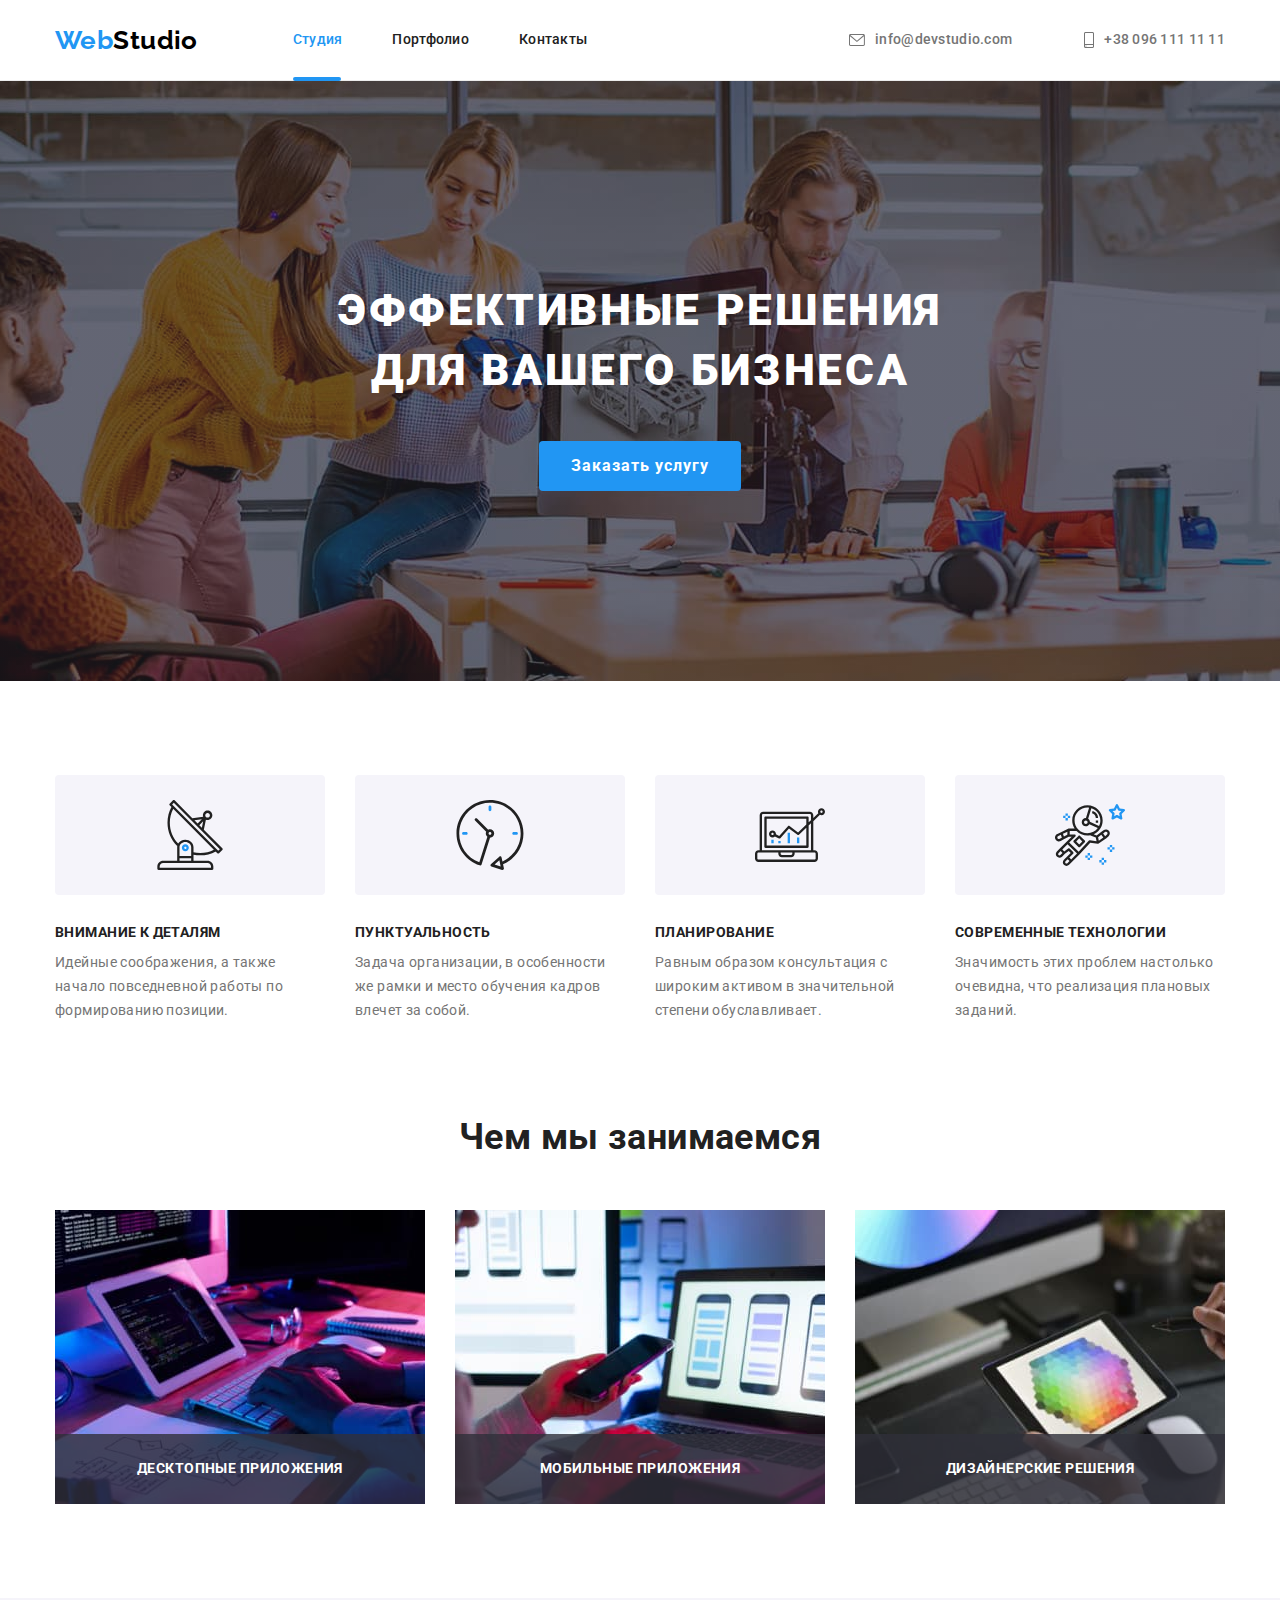
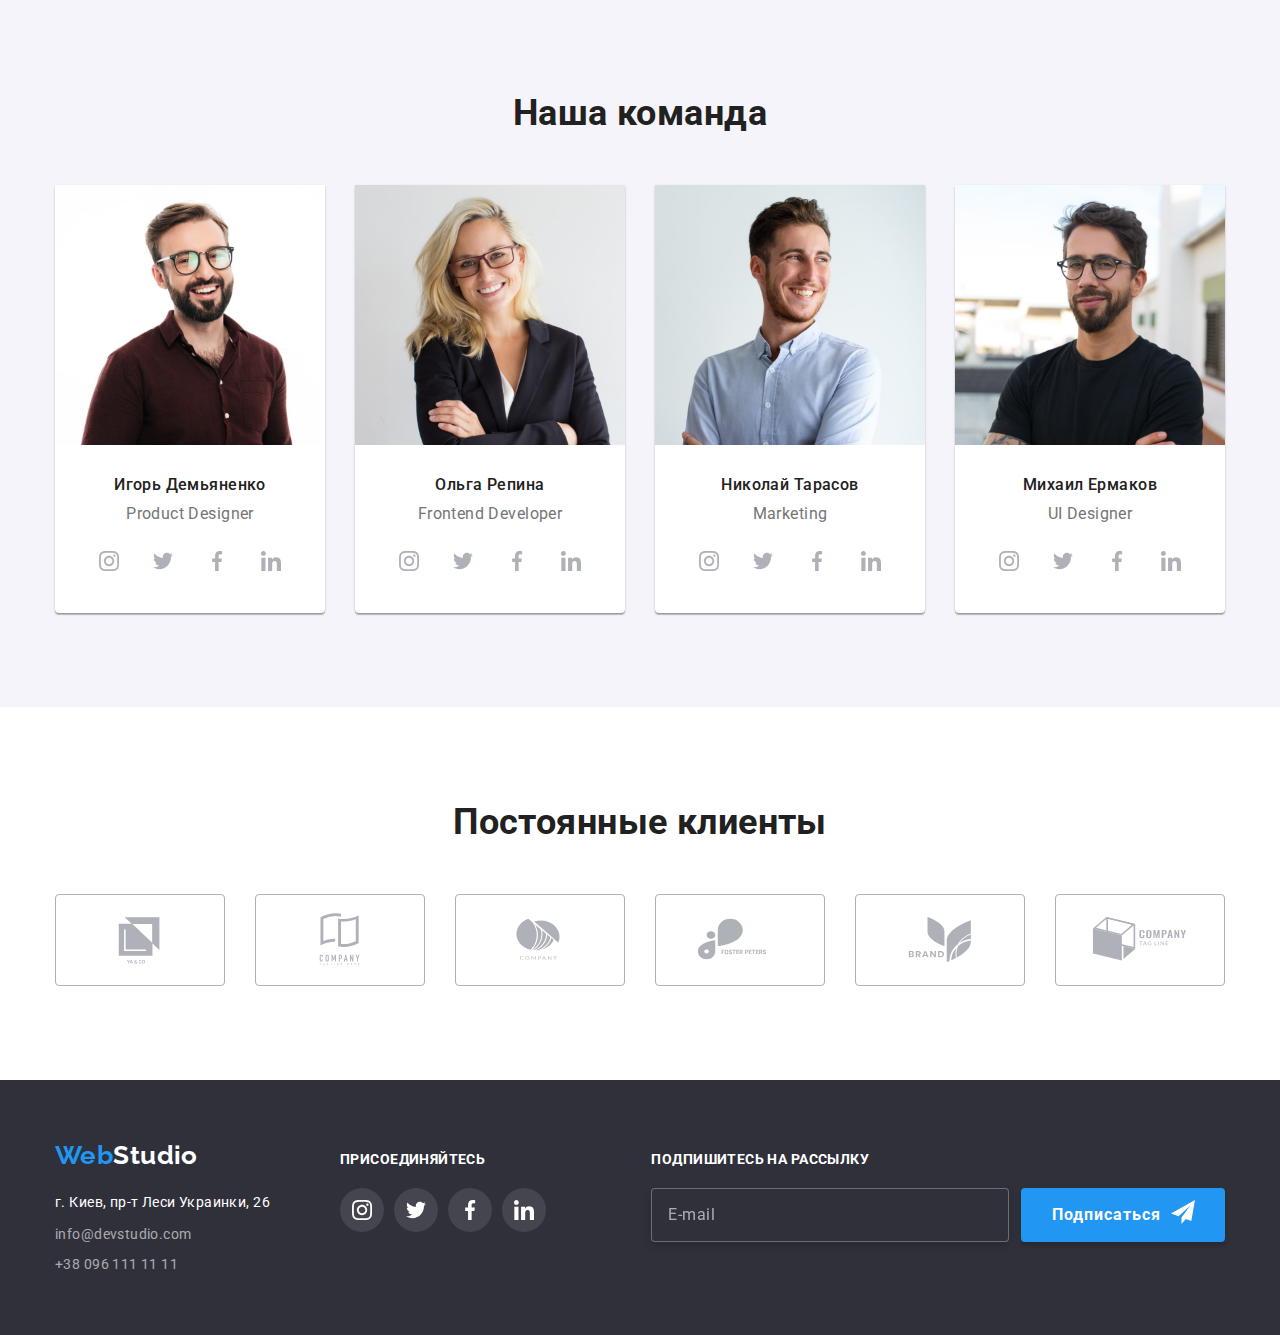
==== index.html @ 4d80f58d "Initial commit" ====
<!DOCTYPE html>
<html lang="ru">
  <head>
    <meta charset="UTF-8" />
    <meta http-equiv="X-UA-Compatible" content="IE=edge" />
    <meta name="viewport" content="width=device-width, initial-scale=1.0" />
    <title>Document</title>
    <link rel="preconnect" href="https://fonts.googleapis.com" />
    <link rel="preconnect" href="https://fonts.gstatic.com" crossorigin />
    <link
      href="https://fonts.googleapis.com/css2?family=Raleway:wght@700&family=Roboto:wght@400;500;700;900&display=swap"
      rel="stylesheet"
    />
    <link
      rel="stylesheet"
      href="https://cdnjs.cloudflare.com/ajax/libs/modern-normalize/1.1.0/modern-normalize.min.css"
    />
    <link rel="stylesheet" href="./css/styles.css" />
  </head>

  <body>
    <header>
      <div class="container main-nav">
        <nav class="main-nav">
          <a href="./index.html" class="logo link"><span class="logo-span">Web</span>Studio</a>
          <ul class="site-nav list">
            <li class="item">
              <a href="./index.html" class="site-nav-link link current studio">Студия</a>
              <div class="underline"></div>
            </li>
            <li class="item">
              <a href="./portfolio.html" class="site-nav-link link">Портфолио</a>
            </li>
            <li class="item">
              <a href="#" class="site-nav-link link">Контакты</a>
            </li>
          </ul>
        </nav>
        <ul class="contact-list list">
          <li class="item">
            <a href="mailto:info@devstudio.com" class="contacts link"
              ><svg class="mail-icon icon">
                <use href="./images/symbol-defs.svg#icon-envelope"></use></svg
              >info@devstudio.com</a
            >
          </li>
          <li class="item">
            <a href="tel:+380961111111" class="contacts link"
              ><svg class="phone-icon icon">
                <use href="./images/symbol-defs.svg#icon-smartphone"></use></svg
              >+38 096 111 11 11</a
            >
          </li>
        </ul>
      </div>
    </header>

    <main>
      <section class="hero">
        <div class="container">
          <h1 class="hero-title">
            Эффективные решения <br />
            для вашего бизнеса
          </h1>
          <button type="button" class="hero-button" data-modal-open>Заказать услугу</button>
        </div>

        <div class="backdrop is-hidden" data-modal>
          <div class="modal">
            <form class="form">
              <p class="form-exhortation">Оставьте свои данные, мы вам перезвоним</p>

              <label class="form-field"
                ><span class="form-label">Имя</span>
                <input class="form-input" name="name" type="text" required />
                <svg class="form-icon" height="12px" width="12px">
                  <use href="./images/backdrop-icons.svg#icon-contact"></use>
                </svg>
              </label>

              <label class="form-field"
                ><span class="form-label">Телефон</span>
                <input class="form-input" name="tel" type="tel" required />
                <svg class="form-icon" height="13px" width="13px">
                  <use href="./images/backdrop-icons.svg#icon-handset"></use>
                </svg>
              </label>

              <label class="form-field"
                ><span class="form-label">Почта</span>
                <input class="form-input" name="mail" type="mail" required />
                <svg class="form-icon" height="12px" width="15px">
                  <use href="./images/backdrop-icons.svg#icon-mail"></use>
                </svg>
              </label>

              <label class="form-field"
                ><span class="form-label">Комментарий</span>
                <textarea
                  class="form-input"
                  name="comment"
                  rows="8"
                  placeholder="Введите текст"
                ></textarea>
              </label>

              <label class="agreement">
                <input class="agreement-checkbox" type="checkbox" required />
                <span class="agreement-icon"> </span>
                <span class="agreement-label"
                  >Соглашаюсь с рассылкой и принимаю
                  <a href="" class="agreement-link">Условия договора</a></span
                >
              </label>

              <button class="form-button" type="submit">Отправить</button>

              <button class="close-button" data-modal-close>
                <svg height="11px" width="11px">
                  <use href="./images/backdrop-icons.svg#icon-cross"></use>
                </svg>
              </button>
            </form>
          </div>
        </div>
      </section>

      <section class="section-features">
        <div class="container">
          <!--Скрытый заголовок-->
          <h2 class="visually-hidden">Преимущества</h2>
          <ul class="feature-list list">
            <li class="feature-list-item">
              <div class="feature-icon-frame">
                <svg class="feature-icon">
                  <use href="./images/symbol-defs.svg#icon-satellite"></use>
                </svg>
              </div>
              <h3 class="feature-title">Внимание к деталям</h3>
              <p class="feature-text">
                Идейные соображения, а также начало повседневной работы по формированию позиции.
              </p>
            </li>

            <li class="feature-list-item">
              <div class="feature-icon-frame">
                <svg class="feature-icon">
                  <use href="./images/symbol-defs.svg#icon-wall-clock"></use>
                </svg>
              </div>
              <h3 class="feature-title">Пунктуальность</h3>
              <p class="feature-text">
                Задача организации, в особенности же рамки и место обучения кадров влечет за собой.
              </p>
            </li>

            <li class="feature-list-item">
              <div class="feature-icon-frame">
                <svg class="feature-icon">
                  <use href="./images/symbol-defs.svg#icon-diagram"></use>
                </svg>
              </div>
              <h3 class="feature-title">Планирование</h3>
              <p class="feature-text">
                Равным образом консультация с широким активом в значительной степени обуславливает.
              </p>
            </li>

            <li class="feature-list-item">
              <div class="feature-icon-frame">
                <svg class="feature-icon">
                  <use href="./images/symbol-defs.svg#icon-astronaut"></use>
                </svg>
              </div>
              <h3 class="feature-title">Современные технологии</h3>
              <p class="feature-text">
                Значимость этих проблем настолько очевидна, что реализация плановых заданий.
              </p>
            </li>
          </ul>
        </div>
      </section>

      <section class="section-advantages">
        <div class="container">
          <h2 class="section-title">Чем мы занимаемся</h2>
          <ul class="advantages-list list">
            <li class="advantage">
              <img src="./images/image1.jpg" alt="Сотрудник работает за планшетом" width="370" />
              <p class="advantage-overlay">Десктопные приложения</p>
            </li>
            <li class="advantage">
              <img
                src="./images/image2.jpg"
                alt="Сотрудник адаптирует отображение страницы под телефон"
                width="370"
              />
              <p class="advantage-overlay">Мобильные приложения</p>
            </li>
            <li class="advantage">
              <img
                src="./images/image3.jpg"
                alt="Сотрудник работает с цветовой палитрой"
                width="370"
              />
              <p class="advantage-overlay">Дизайнерские решения</p>
            </li>
          </ul>
        </div>
      </section>

      <section class="section-team">
        <div class="container">
          <h2 class="section-title">Наша команда</h2>
          <ul class="team-list list">
            <li class="team-list-item">
              <img
                src="./images/product-designer.jpg"
                alt="Улыбающийся мужчина лет тридцати с бородой и в очках."
                width="270"
              />
              <div class="team-item-text">
                <h3 class="staff">Игорь Демьяненко</h3>
                <p class="staff-role">Product Designer</p>
                <ul class="social-networks-list list">
                  <li class="social-network">
                    <a href="" class="social-network-link">
                      <svg class="social-network-icon">
                        <use href="./images/symbol-defs.svg#icon-instagram"></use>
                      </svg>
                    </a>
                  </li>
                  <li class="social-network">
                    <a href="" class="social-network-link">
                      <svg class="social-network-icon">
                        <use href="./images/symbol-defs.svg#icon-twitter"></use>
                      </svg>
                    </a>
                  </li>
                  <li class="social-network">
                    <a href="" class="social-network-link">
                      <svg class="social-network-icon">
                        <use href="./images/symbol-defs.svg#icon-facebook"></use>
                      </svg>
                    </a>
                  </li>
                  <li class="social-network">
                    <a href="" class="social-network-link">
                      <svg class="social-network-icon">
                        <use href="./images/symbol-defs.svg#icon-linkedin"></use>
                      </svg>
                    </a>
                  </li>
                </ul>
              </div>
            </li>

            <li class="team-list-item">
              <img
                src="./images/frontend-developer.jpg"
                alt="Длинноволосая молодая женщина в очках и пиджаке."
                width="270"
              />
              <div class="team-item-text">
                <h3 class="staff">Ольга Репина</h3>
                <p class="staff-role">Frontend Developer</p>
                <ul class="social-networks-list list">
                  <li class="social-network">
                    <a href="" class="social-network-link">
                      <svg class="social-network-icon">
                        <use href="./images/symbol-defs.svg#icon-instagram"></use>
                      </svg>
                    </a>
                  </li>
                  <li class="social-network">
                    <a href="" class="social-network-link">
                      <svg class="social-network-icon">
                        <use href="./images/symbol-defs.svg#icon-twitter"></use>
                      </svg>
                    </a>
                  </li>
                  <li class="social-network">
                    <a href="" class="social-network-link">
                      <svg class="social-network-icon">
                        <use href="./images/symbol-defs.svg#icon-facebook"></use>
                      </svg>
                    </a>
                  </li>
                  <li class="social-network">
                    <a href="" class="social-network-link">
                      <svg class="social-network-icon">
                        <use href="./images/symbol-defs.svg#icon-linkedin"></use>
                      </svg>
                    </a>
                  </li>
                </ul>
              </div>
            </li>

            <li class="team-list-item">
              <img
                src="./images/marketing1.jpg"
                alt="Улыбающийся кудрявый молодой мужчина в рубашке"
                width="270"
              />
              <div class="team-item-text">
                <h3 class="staff">Николай Тарасов</h3>
                <p class="staff-role">Marketing</p>
                <ul class="social-networks-list list">
                  <li class="social-network">
                    <a href="" class="social-network-link">
                      <svg class="social-network-icon">
                        <use href="./images/symbol-defs.svg#icon-instagram"></use>
                      </svg>
                    </a>
                  </li>
                  <li class="social-network">
                    <a href="" class="social-network-link">
                      <svg class="social-network-icon">
                        <use href="./images/symbol-defs.svg#icon-twitter"></use>
                      </svg>
                    </a>
                  </li>
                  <li class="social-network">
                    <a href="" class="social-network-link">
                      <svg class="social-network-icon">
                        <use href="./images/symbol-defs.svg#icon-facebook"></use>
                      </svg>
                    </a>
                  </li>
                  <li class="social-network">
                    <a href="" class="social-network-link">
                      <svg class="social-network-icon">
                        <use href="./images/symbol-defs.svg#icon-linkedin"></use>
                      </svg>
                    </a>
                  </li>
                </ul>
              </div>
            </li>

            <li class="team-list-item">
              <img
                src="./images/ui-designer.jpg"
                alt="Бородатый коротковолосый мужчина в очках и татуировкой на предплечье"
                width="270"
              />
              <div class="team-item-text">
                <h3 class="staff">Михаил Ермаков</h3>
                <p class="staff-role">UI Designer</p>
                <ul class="social-networks-list list">
                  <li class="social-network">
                    <a href="" class="social-network-link">
                      <svg class="social-network-icon">
                        <use href="./images/symbol-defs.svg#icon-instagram"></use>
                      </svg>
                    </a>
                  </li>
                  <li class="social-network">
                    <a href="" class="social-network-link">
                      <svg class="social-network-icon">
                        <use href="./images/symbol-defs.svg#icon-twitter"></use>
                      </svg>
                    </a>
                  </li>
                  <li class="social-network">
                    <a href="" class="social-network-link">
                      <svg class="social-network-icon">
                        <use href="./images/symbol-defs.svg#icon-facebook"></use>
                      </svg>
                    </a>
                  </li>
                  <li class="social-network">
                    <a href="" class="social-network-link">
                      <svg class="social-network-icon">
                        <use href="./images/symbol-defs.svg#icon-linkedin"></use>
                      </svg>
                    </a>
                  </li>
                </ul>
              </div>
            </li>
          </ul>
        </div>
      </section>
      <section>
        <div class="container">
          <h2 class="section-title">Постоянные клиенты</h2>
          <ul class="client-list list">
            <li class="client-list-item">
              <a href="" class="client-link"
                ><svg class="client-icon">
                  <use href="./images/symbol-defs.svg#icon-client-1"></use></svg
              ></a>
            </li>
            <li class="client-list-item">
              <a href="" class="client-link"
                ><svg class="client-icon">
                  <use href="./images/symbol-defs.svg#icon-client-2"></use></svg
              ></a>
            </li>
            <li class="client-list-item">
              <a href="" class="client-link"
                ><svg class="client-icon">
                  <use href="./images/symbol-defs.svg#icon-client-3"></use></svg
              ></a>
            </li>
            <li class="client-list-item">
              <a href="" class="client-link">
                <svg class="client-icon">
                  <use href="./images/symbol-defs.svg#icon-client-4"></use>
                </svg>
              </a>
            </li>
            <li class="client-list-item">
              <a href="" class="client-link"
                ><svg class="client-icon">
                  <use href="./images/symbol-defs.svg#icon-client-5"></use></svg
              ></a>
            </li>
            <li class="client-list-item">
              <a href="" class="client-link">
                <svg class="client-icon">
                  <use href="./images/symbol-defs.svg#icon-client-6"></use>
                </svg>
              </a>
            </li>
          </ul>
        </div>
      </section>
    </main>

    <footer class="footer">
      <div class="container">
        <div class="footer-address">
          <a href="./index.html" class="logo link"
            ><span class="logo-span">Web</span><span class="logo-span-footer">Studio</span></a
          >
          <address class="address">
            <ul class="list">
              <li class="footer-item">
                <a
                  href="https://goo.gl/maps/bSMqidBmeN5zZb8a9"
                  target="_blank"
                  rel="noopener nofollow noreferrer"
                  class="location link"
                  >г. Киев, пр-т Леси Украинки, 26</a
                >
              </li>
              <li class="footer-item">
                <a href="mailto:info@devstudio.com" class="footer-contacts link"
                  >info@devstudio.com</a
                >
              </li>
              <li class="footer-item">
                <a href="tel:+380.961111111" class="footer-contacts link">+38 096 111 11 11</a>
              </li>
            </ul>
          </address>
        </div>

        <div class="join">
          <p class="exhortation">присоединяйтесь</p>
          <ul class="social-networks-list list">
            <li class="social-network">
              <a href="" class="social-network-link">
                <svg class="social-network-icon">
                  <use href="./images/symbol-defs.svg#icon-instagram"></use>
                </svg>
              </a>
            </li>
            <li class="social-network">
              <a href="" class="social-network-link">
                <svg class="social-network-icon">
                  <use href="./images/symbol-defs.svg#icon-twitter"></use>
                </svg>
              </a>
            </li>
            <li class="social-network">
              <a href="" class="social-network-link">
                <svg class="social-network-icon">
                  <use href="./images/symbol-defs.svg#icon-facebook"></use>
                </svg>
              </a>
            </li>
            <li class="social-network">
              <a href="" class="social-network-link">
                <svg class="social-network-icon">
                  <use href="./images/symbol-defs.svg#icon-linkedin"></use>
                </svg>
              </a>
            </li>
          </ul>
        </div>
        <div class="subscribe">
          <p>Подпишитесь на рассылку</p>
          <form class="subscribe-form">
            <input placeholder="E-mail" type="email" id="sub" required />
            <button class="subscribe-button" type="submit">
              Подписаться<svg class="subscribe-button-icon" height="24px" width="24px">
                <use href="./images/backdrop-icons.svg#icon-send"></use>
              </svg>
            </button>
          </form>
        </div>
      </div>
    </footer>
    <script src="./js/modal.js"></script>
  </body>
</html>
---- css/styles.css ----
:root {
  --primary-color: #212121;
  --secondary-color: #757575;
  --primary-background-color: #e5e5e5;
  --secondary-background-color: #f5f4fa;
  --additional-background-color: #2f303a;
  --accent: #2196f3;
  --accent-secondary: #ffffff;
  --additional-accent: #188ce8;
  --logo-secondary: #000000;
  --primary-icon-color: #afb1b8;
  --project-hover-background: rgba(33, 150, 243, 0.9);
  --footer-contacts: rgba(255, 255, 255, 0.6);
  --cubic-bezier: cubic-bezier(0.4, 0, 0.2, 1);
}

body {
  font-family: Roboto, sans-serif;
  font-size: 14px;
  background-color: var(--accent-secondary);
  color: var(--primary-color);
  letter-spacing: 0.03em;
}

header {
  border-bottom: 1px solid #ececec;
}

/* Утилиты */

h1,
h2,
h3,
h4,
h5,
h6,
p {
  margin: 0;
}

.address {
  font-style: normal;
  margin-top: 20px;
}

img {
  display: block;
  max-width: 100%;
  height: auto;
}

section {
  padding-top: 94px;
  padding-bottom: 94px;
}

.list {
  list-style: none;
  padding-left: 0;
  margin: 0;
}

.link {
  text-decoration: none;
}

/* Main Nav */
.main-nav {
  display: flex;
  align-items: center;
}

/* Логотип */

.logo {
  color: var(--logo-secondary);
  font-family: Raleway, sans-serif;
  font-weight: 700;
  font-size: 26px;
  line-height: 1.19;
}

.logo-span {
  color: var(--accent);
}

/* Навигация */

.site-nav {
  display: flex;
  margin-left: 95px;
}

.site-nav .item {
  /* background-color: tomato; */
}

.site-nav .item + .item {
  margin-left: 50px;
}

.site-nav-link {
  display: block;
  padding-top: 32px;
  padding-bottom: 32px;
  color: var(--primary-color);
  line-height: 1.14;
  letter-spacing: 0.02em;
  font-weight: 500;

  transition-property: color;
  transition-duration: 250ms;
  transition-timing-function: var(--cubic-bezier);
}

.current {
  position: relative;
  color: var(--accent);
}

.site-nav-link.current.studio::before {
  position: absolute;
  bottom: -1px;
  left: 0px;
  content: '';
  width: 48px;
  height: 4px;

  background: #2196f3;
  border-radius: 2px;
}

.site-nav-link.current.portfolio::before {
  position: absolute;
  bottom: -1px;
  left: 0px;
  content: '';
  width: 78px;
  height: 4px;

  background: #2196f3;
  border-radius: 2px;
}

.site-nav-link:hover,
.site-nav-link:focus {
  color: var(--accent);
}

.container {
  /* outline: 1px solid blue; */
  width: 1200px;
  padding: 0 15px;
  margin: 0 auto;
}

/* Контакты */

.contact-list {
  display: flex;
  margin-left: auto;
}

.contact-list .item + .item {
  margin-left: 50px;
}

.contacts {
  /* background-color: lavender; */
  padding-top: 32px;
  padding-bottom: 32px;
  padding-left: 22px;
  display: flex;
  align-items: center;
  color: var(--secondary-color);
  line-height: 1.14;
  letter-spacing: 0.02em;
  font-weight: 500;

  transition-property: color;
  transition-duration: 250ms;
  transition-timing-function: var(--cubic-bezier);
}

.contacts:hover,
.contacts:focus {
  color: var(--accent);
}

.icon {
  fill: currentColor;
  margin-right: 10px;

  /* transition-property: fill;
  transition-duration: 250ms;
  transition-timing-function: var(--cubic-bezier); */
}

/* .icon:hover {
  fill: var(--accent);
} */

.mail-icon {
  height: 12px;
  width: 16px;

  /* outline: 1px solid black; */
}

.phone-icon {
  height: 16px;
  width: 10px;
  /* outline: 1px solid black; */
}

/* .contacts.link::before {
  content: '';
  height: 12px;
  width: 16px;
  outline: 1px solid red;
  background-image: url(./css-images/envelope.png);
  background-size: contain;
  background-position: center;
  background-repeat: no-repeat;
} */

/* Герой */

.hero {
  text-align: center;
  padding-top: 200px;
  padding-bottom: 200px;
  margin-left: auto;
  margin-right: auto;
  /* outline: 1px solid black; */
  background-color: var(--additional-background-color);
  background-image: linear-gradient(to right, rgba(47, 48, 58, 0.4), rgba(47, 48, 58, 0.4)),
    url(./css-images/background.jpg);
  max-width: 1600px;
  height: 600px;
  background-size: cover;
  background-repeat: no-repeat;
  background-position: center;
}

.hero-title {
  margin-top: 0px;
  margin-bottom: 40px;
  color: var(--accent-secondary);
  font-weight: 900;
  font-size: 44px;
  line-height: 1.36;
  letter-spacing: 0.06em;
  text-transform: uppercase;
}

.hero-button {
  color: var(--accent-secondary);
  background-color: var(--accent);
  border-radius: 4px;
  border: none;
  padding: 10px 32px;
  min-width: 200px;
  font-family: Roboto, sans-serif;
  font-weight: 700;
  font-size: 16px;
  line-height: 1.88;
  margin-left: auto;
  margin-right: auto;
  cursor: pointer;
  letter-spacing: 0.06em;

  transition-property: background-color;
  transition-duration: 250ms;
  transition-timing-function: var(--cubic-bezier);
}

.hero-button:hover,
.hero-button:focus {
  background-color: var(--additional-accent);
}

.backdrop {
  position: fixed;
  width: 100%;
  height: 100%;
  top: 0;
  left: 0;
  background-color: rgba(0, 0, 0, 0.2);
  box-shadow: 0px 1px 3px rgba(0, 0, 0, 0.12), 0px 1px 1px rgba(0, 0, 0, 0.14),
    0px 2px 1px rgba(0, 0, 0, 0.2);

  opacity: 1;
  z-index: 8;

  transition-property: opacity;
  transition-duration: 250ms;
  transition-timing-function: var(--cubic-bezier);
}

.backdrop.is-hidden {
  opacity: 0;
  pointer-events: none;
}

.backdrop.is-hidden .modal {
  transform: scale(0.9) translate(-50%, -50%);
  opacity: 0;
}

.modal {
  /* display: flex;
  justify-content: flex-end;
  padding: 8px; */

  background-color: var(--accent-secondary);
  border-radius: 4px;
  width: 528px;
  height: 581px;
  z-index: 9;

  position: absolute;
  top: 50%;
  left: 50%;
  transform: translate(-50%, -50%) scale(1);
  opacity: 1;

  transition-property: transform, scale, opacity;
  transition-duration: 250ms;
  transition-timing-function: var(--cubic-bezier);
}

.close-button {
  position: absolute;
  top: 8px;
  right: 8px;
  display: flex;
  width: 30px;
  height: 30px;
  background-color: var(--accent-secondary);
  border-radius: 50%;
  border: 1px solid rgba(0, 0, 0, 0.1);
  align-items: center;
  justify-content: center;
  transition-property: fill;
  transition-duration: 250ms;
  transition-timing-function: var(--cubic-bezier);
  cursor: pointer;
}

.close-button:hover {
  fill: var(--accent);
}

.form {
  position: absolute;
  top: 50%;
  left: 50%;
  transform: translate(-50%, -50%);
  width: 100%;
  height: 100%;
  /* outline: 1px solid tomato; */
  margin-left: auto;
  margin-right: auto;
  padding: 40px;
}

.form-field {
  position: relative;
  /* outline: 1px solid blue; */
  display: flex;
  flex-direction: column;
}

.form-exhortation {
  font-weight: 700;
  font-size: 20px;
  line-height: 1.15;
  color: var(--primary-color);

  width: 100%;
  margin-top: 0;
  margin-bottom: 12px;
}

.form-label {
  text-align: left;
  margin-bottom: 4px;

  font-weight: 400;
  font-size: 12px;
  line-height: 1.16;

  letter-spacing: 0.01em;

  color: var(--secondary-color);
}

.form-icon {
  position: absolute;
  transform: translate(15px, 32px);
  transition-property: fill;
  transition-duration: 250ms;
  transition-timing-function: var(--cubic-bezier);

  pointer-events: all;
  cursor: pointer;
}

.form-input {
  width: 100%;
  height: 40px;

  border: 1px solid rgba(33, 33, 33, 0.2);
  border-radius: 4px;
  transition-property: color;
  transition-duration: 250ms;
  transition-timing-function: var(--cubic-bezier);
  cursor: pointer;
}

.form-input:not(:last-child) {
  margin-bottom: 10px;
  padding: 12px 42px;
}

.form-input::placeholder {
  font-weight: 400;
  font-size: 12px;
  line-height: 1.14;
  letter-spacing: 0.01em;

  color: rgba(117, 117, 117, 0.5);
}

.form .form-input:focus-visible + .form-icon,
.form .form-input:hover + .form-icon {
  fill: var(--accent);
}

.form-input:focus,
.form-input:hover,
.form-icon:hover {
  outline: transparent;
  border-color: var(--accent);
  fill: var(--accent);
}

.form-field textarea {
  width: 100%;
  height: 120px;

  resize: none;
  box-shadow: none;
  border: 1px solid rgba(33, 33, 33, 0.2);
  border-radius: 4px;

  margin-bottom: 20px;
  padding: 12px 16px;
}

.agreement {
  position: relative;
  display: block;
  margin-bottom: 30px;
}

.agreement-checkbox {
  /* -webkit-appearance: none;
  -moz-appearance: none;
  appearance: none; */

  position: absolute;
  width: 1px;
  height: 1px;
  margin: -1px;
  border: 0;
  padding: 0;

  white-space: nowrap;
  clip-path: inset(100%);
  clip: rect(0 0 0 0);
  overflow: hidden;
}

.agreement-checkbox:checked + .agreement-icon {
  border-radius: 4px;
  border: 1px solid transparent;
  background-color: var(--accent);
  background-image: url('../images/test-icon-check.svg');
  background-size: contain;
  background-origin: border-box;
}

.agreement-icon {
  position: absolute;
  top: 50%;
  left: 0;
  transform: translateY(-50%);
  display: block;
  width: 16px;
  height: 15px;
  margin-right: 5px;
  border: 2px solid var(--primary-color);
  border-radius: 4px;
  transition-property: border, background-color;
  transition-duration: 250ms;
  transition-timing-function: var(--cubic-bezier);
}

.agreement-label {
  line-height: 1.7;
  color: var(--secondary-color);
}

.agreement-link {
  color: var(--accent);
}

.form-button {
  color: var(--accent-secondary);
  background: var(--accent);

  padding: 10px 55px 10px 56px;
  font-weight: 700;
  font-size: 16px;
  line-height: 1.88;
  margin-left: auto;
  margin-right: auto;
  cursor: pointer;
  letter-spacing: 0.06em;

  box-shadow: 0px 4px 4px rgba(0, 0, 0, 0.15);
  border-radius: 4px;

  border: none;

  transition-property: background-color;
  transition-duration: 250ms;
  transition-timing-function: var(--cubic-bezier);
}

.form-button:hover,
.form-button:focus {
  background-color: #188ce8;
}
.visually-hidden {
  position: absolute;
  width: 1px;
  height: 1px;
  margin: -1px;
  border: 0;
  padding: 0;

  white-space: nowrap;
  clip-path: inset(100%);
  clip: rect(0 0 0 0);
  overflow: hidden;
}

.feature-list-item {
  width: 270px;
  margin: 15px;
}

.feature-title {
  margin-bottom: 10px;
  font-weight: 700;
  font-size: 14px;
  line-height: 1.14;
  letter-spacing: 0.03em;
  text-transform: uppercase;
}

.feature-text {
  color: var(--secondary-color);
  line-height: 1.7;
}

.feature-list {
  display: flex;
  margin: -15px;
}

.feature-icon-frame {
  display: flex;
  justify-content: center;
  align-items: center;
  height: 120px;
  width: 270px;
  background-color: var(--secondary-background-color);
  border: 1px solid transparent;
  border-radius: 4px;
  margin-bottom: 30px;
}

.feature-icon {
  width: 70px;
  height: 70px;
  fill: var(--primary-icon-color);
}

/* .feature-list-item::before {
  content: '';
  display: block;
  height: 120px;
  background-position: center;
  background-repeat: no-repeat;
  background-size: contain;
  background-color: var(--secondary-background-color);
} */

/* .feature-list-item.icon-satellite::before {
  background-image: url(./css-images/satellite.png);
} */

/* .feature-list-item.icon-wall-clock::before {
  background-image: url(./css-images/wall-clock.png);
}

.feature-list-item.icon-notebook::before {
  background-image: url(./css-images/notebook.png);
}

.feature-list-item.icon-astronaut::before {
  background-image: url(./css-images/astronaut.png);
} */

.section-advantages {
  padding-top: 0;
}

.section-title {
  font-weight: 700;
  font-size: 36px;
  line-height: 1.2;
  text-align: Center;
  margin-top: 0;
  margin-bottom: 50px;
}

.advantages-list {
  display: flex;
  z-index: 1;
}

.advantage:not(:last-child) {
  margin-right: 30px;
}

.advantage {
  position: relative;
}

.advantage-overlay {
  position: absolute;
  width: 370px;
  height: 70px;
  left: 0;
  bottom: 0;

  display: flex;
  justify-content: center;
  align-items: center;
  margin: 0;

  font-style: normal;
  font-weight: 700;
  line-height: 1.14;
  text-align: center;
  text-transform: uppercase;
  color: var(--accent-secondary);

  background: rgba(47, 48, 58, 0.8);
}

.section-team {
  background-color: var(--secondary-background-color);
}

.team-list {
  display: flex;
}

.team-list-item {
  background-color: #ffffff;
  box-shadow: 0px 1px 3px rgba(0, 0, 0, 0.12), 0px 1px 1px rgba(0, 0, 0, 0.14),
    0px 2px 1px rgba(0, 0, 0, 0.2);
  border-radius: 0px 0px 4px 4px;
}

.team-list-item:not(:last-child) {
  margin-right: 30px;
}

.team-item-text {
  padding: 30px 0px 30px 0px;
}

.staff {
  font-size: 16px;
  font-weight: 500;
  line-height: 1.2;
  text-align: Center;
  margin-bottom: 10px;
}

.staff-role {
  color: var(--secondary-color);
  font-size: 16px;
  line-height: 1.2;
  text-align: Center;
  margin-bottom: 16px;
}

/* Соцсети */

.social-networks-list {
  display: flex;
  justify-content: center;
}

.social-network:not(:last-child) {
  margin-right: 10px;
}

.social-network-link {
  display: flex;
  justify-content: center;
  align-items: center;
  /* color: var(--accent-secondary); */
  color: var(--primary-icon-color);
  height: 44px;
  width: 44px;
  border-radius: 50%;

  transition-property: color, background-color;
  transition-duration: 250ms;
  transition-timing-function: var(--cubic-bezier);
}

.social-network-link:visited {
}

.social-network-link:hover,
.social-network-link:focus {
  color: var(--accent-secondary);
  background-color: var(--accent);
}

.social-network-icon {
  /* background-color: var(--primary-background-color); */
  height: 20px;
  width: 20px;
  fill: currentColor;
}

/* Клиенты */

.client-list {
  display: flex;
}

.client-list-item {
  fill: currentColor;
}

.client-list-item:not(:last-child) {
  margin-right: 30px;
}

.client-link {
  display: flex;
  justify-content: center;
  align-items: center;
  height: 92px;
  width: 170px;
  border: 1px solid var(--primary-icon-color);
  border-radius: 4px;
  color: var(--primary-icon-color);

  transition-property: color, border-color;
  transition-duration: 250ms;
  transition-timing-function: var(--cubic-bezier);
}

.client-link:hover,
.client-link:focus {
  color: var(--accent);
  border-color: var(--accent);
}

.client-icon {
  fill: currentColor;
  width: 106px;
  height: 60px;
}
/* Футер */

.footer {
  background-color: var(--additional-background-color);
  padding-top: 60px;
  padding-bottom: 60px;
}

.footer .container {
  display: flex;
  align-items: baseline;
}

.logo-span-footer {
  color: var(--accent-secondary);
}

.footer-item:not(:last-child) {
  margin-bottom: 9px;
}

.location.link {
  color: var(--accent-secondary);
  font-weight: 400;
  line-height: 1.7;

  transition-property: color;
  transition-duration: 250ms;
  transition-timing-function: var(--cubic-bezier);
}

.location.link:visited {
  color: var(--accent-secondary);
}

.location.link:hover,
.location.link:focus {
  color: var(--accent);
}

.footer-contacts {
  color: var(--footer-contacts);
  font-weight: 400;
  line-height: 1.5;

  transition-property: color;
  transition-duration: 250ms;
  transition-timing-function: var(--cubic-bezier);
}

.footer-contacts:hover,
.footer-contacts:focus {
  color: var(--accent);
}

.join {
  margin-left: 70px;
}

.exhortation {
  display: block;

  margin-bottom: 20px;
  text-transform: uppercase;
  color: var(--accent-secondary);
  font-weight: 700;
  line-height: 1.14;
}

.join .social-networks-list {
  margin: 0;
}

.join .social-network-link {
  display: flex;
  justify-content: center;
  align-items: center;
  color: var(--accent-secondary);
  height: 44px;
  width: 44px;
  background-color: rgba(255, 255, 255, 0.1);
  background-size: contain;
  border-radius: 50%;

  transition-property: background-color;
  transition-duration: 250ms;
  transition-timing-function: var(--cubic-bezier);
}

.join .social-network-link:hover,
.join .social-network-link:focus {
  background-color: var(--accent);
}

.subscribe {
  position: relative;
  display: flex;
  flex-direction: column;
  margin-left: auto;
}

.subscribe-form {
  display: flex;
}

.subscribe > p {
  margin-bottom: 20px;
  text-transform: uppercase;
  color: var(--accent-secondary);
  font-weight: 700;
  line-height: 1.14;
}

.subscribe-form > input {
  width: 358px;
  padding: 15px 16px;
  background-color: var(--additional-background-color);
  border: 1px solid rgba(255, 255, 255, 0.3);
  filter: drop-shadow(0px 4px 4px rgba(0, 0, 0, 0.15));
  border-radius: 4px;
  font-size: 16px;
  line-height: 1.25;

  letter-spacing: 0.03em;

  color: rgba(255, 255, 255, 0.6);
}

.subscribe-form > input::placeholder {
  font-size: 16px;
  line-height: 1.25;

  letter-spacing: 0.03em;

  color: rgba(255, 255, 255, 0.6);
}

.subscribe-button {
  position: relative;
  margin-left: 12px;
  padding-top: 10px;
  padding-right: 62px;
  padding-bottom: 10px;
  padding-left: 29px;

  font-weight: 700;
  font-size: 16px;
  line-height: 1.88;

  cursor: pointer;
  letter-spacing: 0.06em;
  color: var(--accent-secondary);

  background: var(--accent);
  box-shadow: 0px 4px 4px rgba(0, 0, 0, 0.15);
  border-radius: 4px;
  border-color: transparent;

  transition-property: background-color;
  transition-duration: 250ms;
  transition-timing-function: var(--cubic-bezier);
}

.subscribe-button:hover,
.subscribe-button:focus {
  background-color: var(--additional-accent);
}

.subscribe-button-icon {
  position: absolute;
  margin-left: 10px;
}

/* Портфолио */

.project-buttons {
  display: flex;
  margin-bottom: 50px;
  justify-content: center;
}

.filter {
  padding: 6px 22px;
  border-radius: 4px;
  border: none;
  background-color: var(--secondary-background-color);
  font-family: Roboto, sans-serif;
  font-weight: 500;
  font-size: 16px;
  letter-spacing: 0.03em;
  line-height: 1.6;
  text-align: Center;
  cursor: pointer;

  transition-property: color, background-color, box-shadow;
  transition-duration: 250ms;
  transition-timing-function: var(--cubic-bezier);
}

.filter:hover,
.filter:focus {
  background-color: var(--accent);
  color: var(--accent-secondary);
  box-shadow: 0px 3px 1px rgba(0, 0, 0, 0.1), 0px 1px 2px rgba(0, 0, 0, 0.08),
    0px 2px 2px rgba(0, 0, 0, 0.12);
}

.filter-body:not(:last-child) {
  margin-right: 8px;
}

.project-container {
  display: flex;
  flex-wrap: wrap;
  /* background-color: teal; */
  margin: -15px;
}

.project-item {
  /* background-color: tomato; */
  width: 370px;
  margin: 15px;
  /* width: calc((100% - 60px) / 3); */
  /* margin-right: 30px;
  margin-bottom: 30px; */
}
/* 
.project-item:nth-child(3n) {
  margin-right: 0px;
}

.project-item:nth-child(-n + 3) {
  margin-bottom: 0px;
} */

.project-link {
  display: block;

  transition-property: box-shadow;
  transition-duration: 250ms;
  transition-timing-function: var(--cubic-bezier);
}

.project-link:hover,
.project-link:focus {
  box-shadow: 0px 1px 1px rgba(0, 0, 0, 0.12), 0px 4px 4px rgba(0, 0, 0, 0.06),
    1px 4px 6px rgba(0, 0, 0, 0.16);
}

/* .project-link:hover,
.project-link:focus .hover-text {
  transform: translatey(100%);
} */

.project-image {
  position: relative;

  overflow: hidden;
  transition-duration: 250ms;
  transition-timing-function: var(--cubic-bezier);
}

.project-link:hover .hover-text,
.project-link:focus .hover-text {
  transform: translatey(0);
  opacity: 1;
}

.project-block {
  padding: 20px 20px 20px 27px;
  border: 1px solid #eeeeee;
  border-top: none;
}

.project-title {
  color: var(--primary-color);
  font-weight: 700;
  font-size: 18px;
  line-height: 2;
  letter-spacing: 0.06em;
  margin-bottom: 4px;
}

.project-text {
  color: var(--secondary-color);
  font-size: 16px;
  line-height: 1.8;
}

.hover-text {
  position: absolute;
  top: 0;

  width: 100%;
  height: 294px;

  padding: 63px 24px;

  font-size: 18px;
  line-height: 1.5;

  color: var(--accent-secondary);
  background: var(--project-hover-background);

  opacity: 0;
  transform: translatey(100%);
  transition: transform 250ms, opacity 250ms;
}
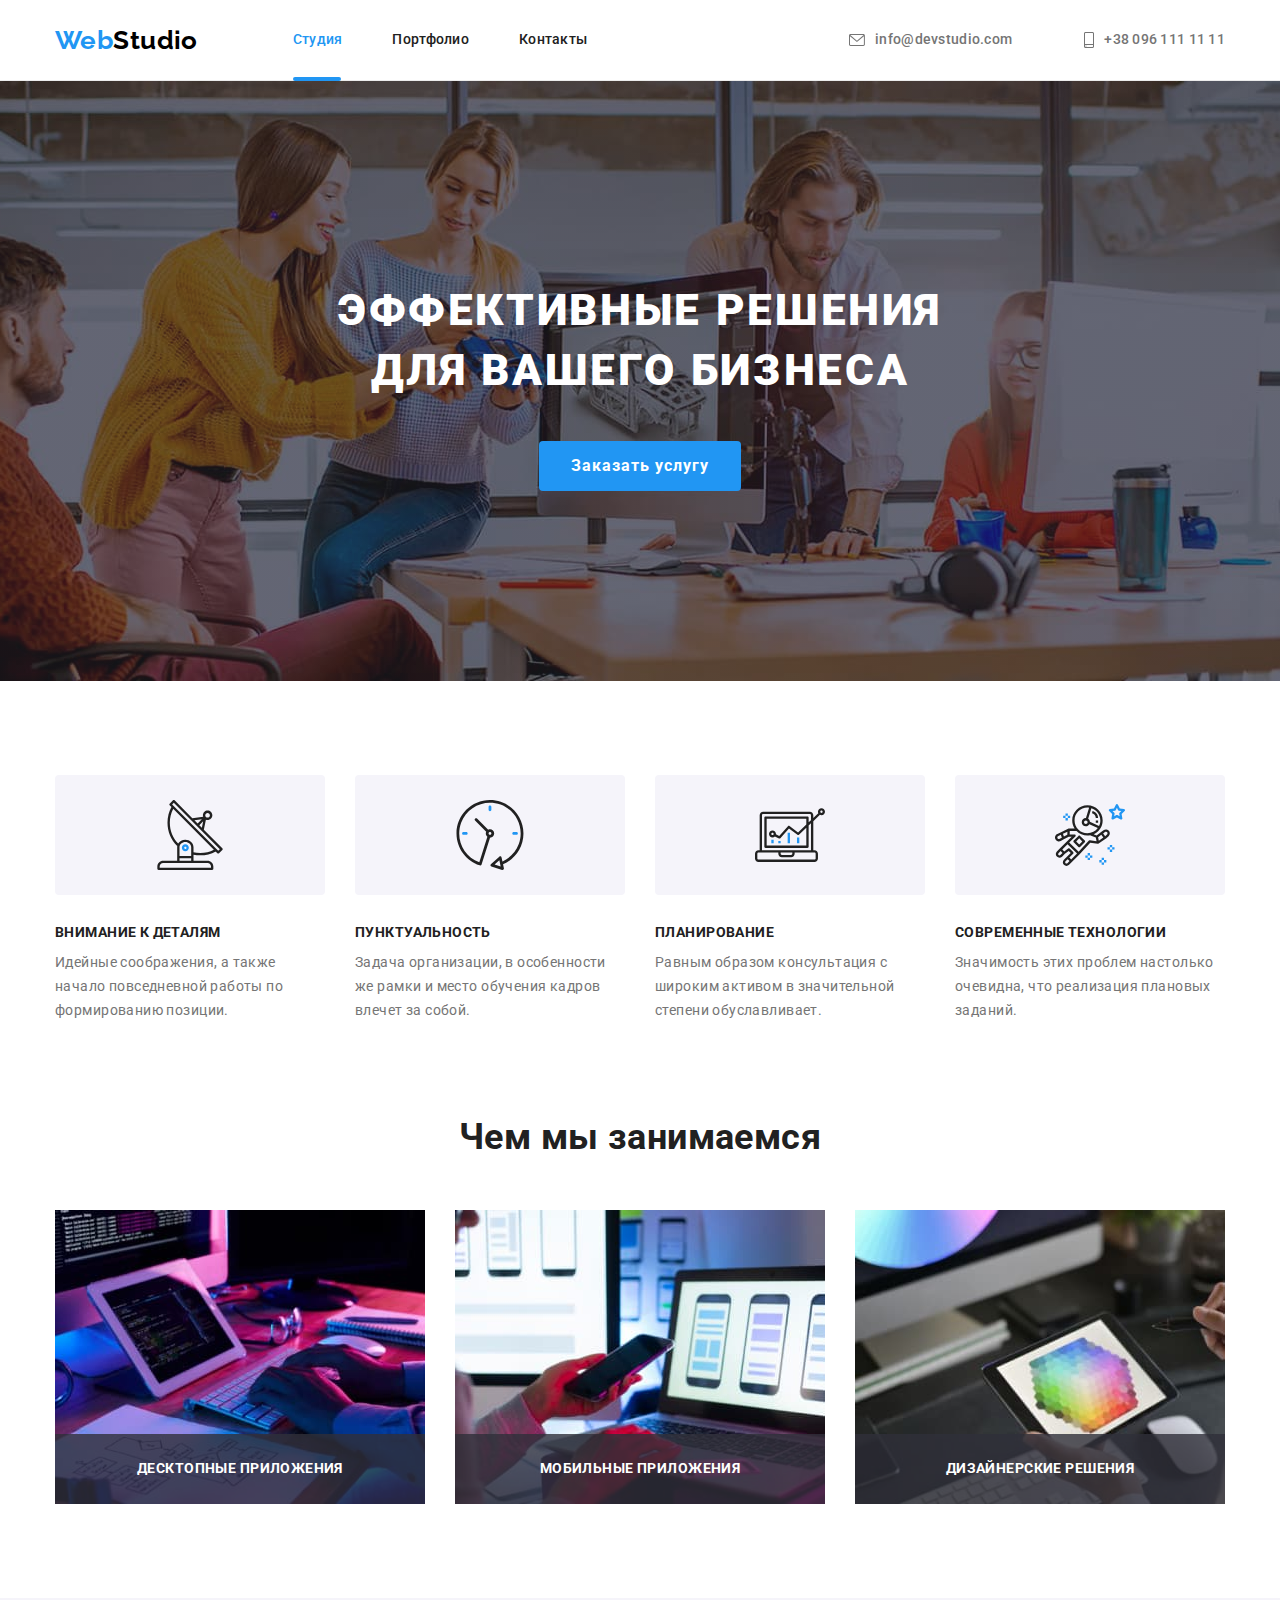
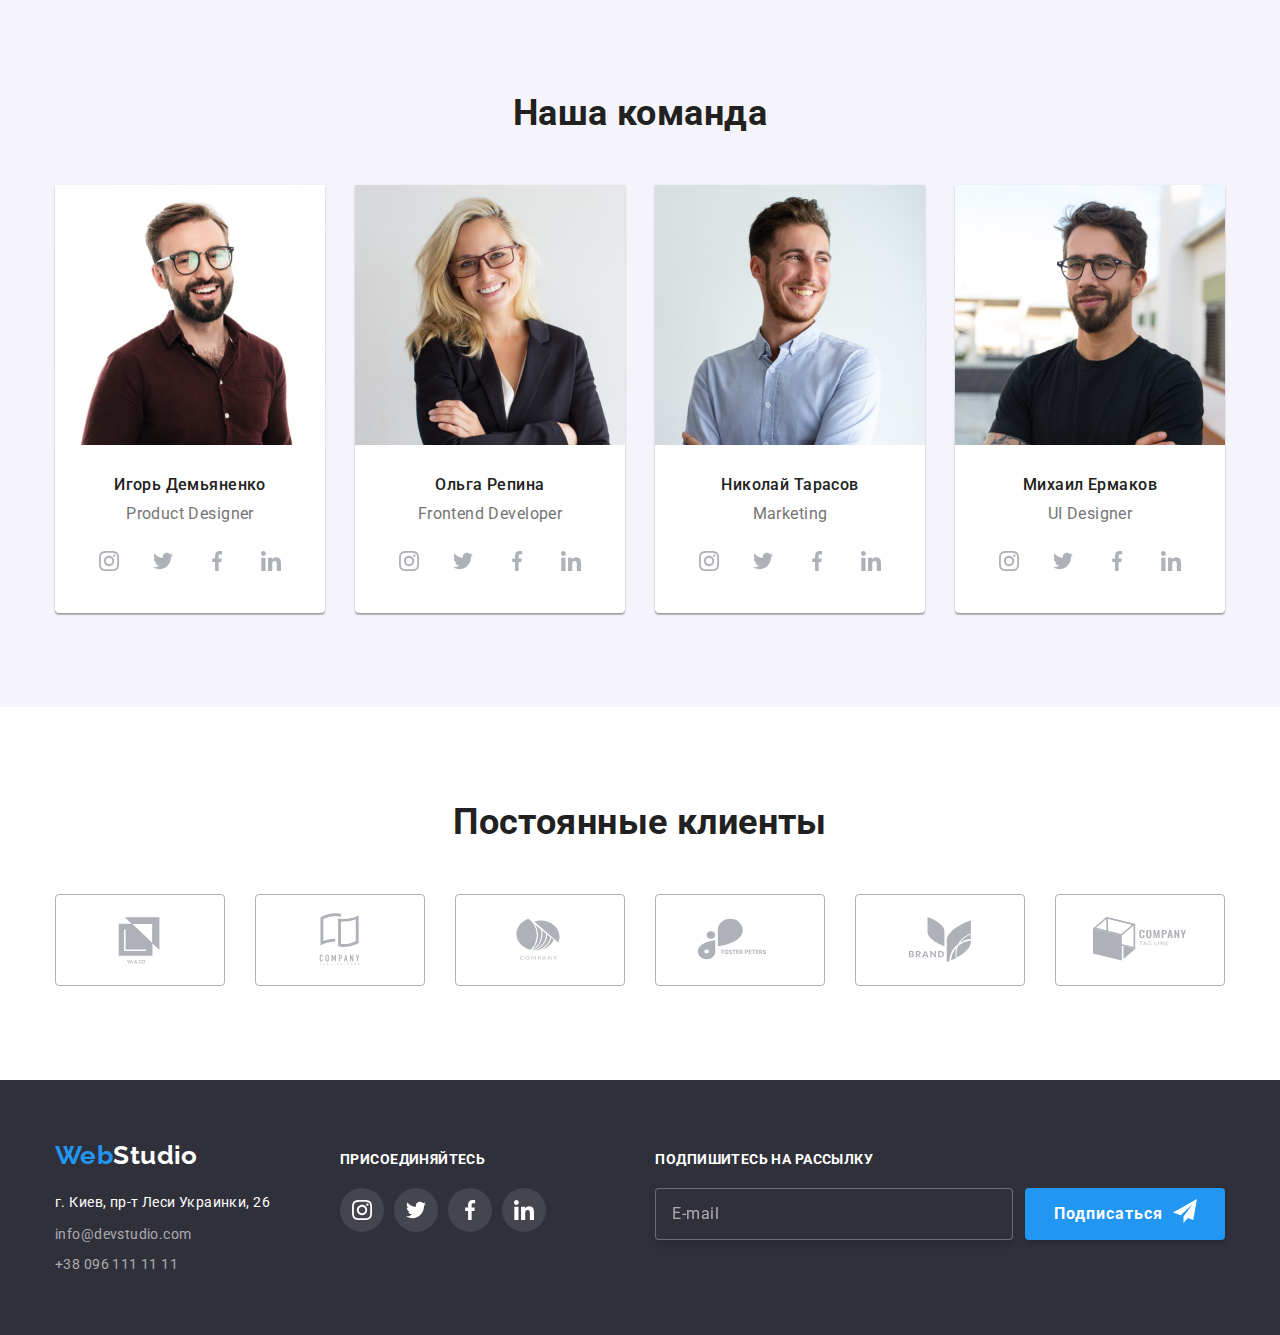
==== commit a9b3202e: "Changed classes according to BEM" ====
--- a/index.html
+++ b/index.html
@@ -20,32 +20,35 @@
 
   <body>
     <header>
-      <div class="container main-nav">
-        <nav class="main-nav">
-          <a href="./index.html" class="logo link"><span class="logo-span">Web</span>Studio</a>
+      <div class="container nav">
+        <nav class="nav">
+          <a href="./index.html" class="logo link"><span class="logo__span">Web</span>Studio</a>
           <ul class="site-nav list">
-            <li class="item">
-              <a href="./index.html" class="site-nav-link link current studio">Студия</a>
-              <div class="underline"></div>
-            </li>
-            <li class="item">
-              <a href="./portfolio.html" class="site-nav-link link">Портфолио</a>
-            </li>
-            <li class="item">
-              <a href="#" class="site-nav-link link">Контакты</a>
+            <li class="site-nav__item item">
+              <a
+                href="./index.html"
+                class="site-nav__link link site-nav__link--current site-nav__link--studio"
+                >Студия</a
+              >
+            </li>
+            <li class="site-nav__item item">
+              <a href="./portfolio.html" class="site-nav__link link">Портфолио</a>
+            </li>
+            <li class="site-nav__item item">
+              <a href="#" class="site-nav__link link">Контакты</a>
             </li>
           </ul>
         </nav>
         <ul class="contact-list list">
-          <li class="item">
-            <a href="mailto:info@devstudio.com" class="contacts link"
+          <li class="contact-list__item item">
+            <a href="mailto:info@devstudio.com" class="header__contacts contacts link"
               ><svg class="mail-icon icon">
                 <use href="./images/symbol-defs.svg#icon-envelope"></use></svg
               >info@devstudio.com</a
             >
           </li>
-          <li class="item">
-            <a href="tel:+380961111111" class="contacts link"
+          <li class="contact-list__item item">
+            <a href="tel:+380961111111" class="header__contacts contacts link"
               ><svg class="phone-icon icon">
                 <use href="./images/symbol-defs.svg#icon-smartphone"></use></svg
               >+38 096 111 11 11</a
@@ -58,62 +61,62 @@
     <main>
       <section class="hero">
         <div class="container">
-          <h1 class="hero-title">
+          <h1 class="hero__title">
             Эффективные решения <br />
             для вашего бизнеса
           </h1>
-          <button type="button" class="hero-button" data-modal-open>Заказать услугу</button>
-        </div>
-
-        <div class="backdrop is-hidden" data-modal>
+          <button type="button" class="hero__button button" data-modal-open>Заказать услугу</button>
+        </div>
+
+        <div class="backdrop is__hidden" data-modal>
           <div class="modal">
-            <form class="form">
-              <p class="form-exhortation">Оставьте свои данные, мы вам перезвоним</p>
-
-              <label class="form-field"
-                ><span class="form-label">Имя</span>
-                <input class="form-input" name="name" type="text" required />
-                <svg class="form-icon" height="12px" width="12px">
+            <form class="modal__form">
+              <p class="modal__exhortation">Оставьте свои данные, мы вам перезвоним</p>
+
+              <label class="modal__field"
+                ><span class="modal__label">Имя</span>
+                <input class="modal__input" name="name" type="text" required />
+                <svg class="modal__icon" height="12px" width="12px">
                   <use href="./images/backdrop-icons.svg#icon-contact"></use>
                 </svg>
               </label>
 
-              <label class="form-field"
-                ><span class="form-label">Телефон</span>
-                <input class="form-input" name="tel" type="tel" required />
-                <svg class="form-icon" height="13px" width="13px">
+              <label class="modal__field"
+                ><span class="modal__label">Телефон</span>
+                <input class="modal__input modal__accent" name="tel" type="tel" required />
+                <svg class="modal__icon modal__accent" height="13px" width="13px">
                   <use href="./images/backdrop-icons.svg#icon-handset"></use>
                 </svg>
               </label>
 
-              <label class="form-field"
-                ><span class="form-label">Почта</span>
-                <input class="form-input" name="mail" type="mail" required />
-                <svg class="form-icon" height="12px" width="15px">
+              <label class="modal__field"
+                ><span class="modal__label">Почта</span>
+                <input class="modal__input" name="mail" type="mail" required />
+                <svg class="modal__icon" height="12px" width="15px">
                   <use href="./images/backdrop-icons.svg#icon-mail"></use>
                 </svg>
               </label>
 
-              <label class="form-field"
-                ><span class="form-label">Комментарий</span>
+              <label class="modal__field"
+                ><span class="modal__label">Комментарий</span>
                 <textarea
-                  class="form-input"
+                  class="modal__input modal__textarea"
                   name="comment"
                   rows="8"
                   placeholder="Введите текст"
                 ></textarea>
               </label>
 
-              <label class="agreement">
-                <input class="agreement-checkbox" type="checkbox" required />
-                <span class="agreement-icon"> </span>
-                <span class="agreement-label"
+              <label class="modal__agreement">
+                <input class="modal__agreement-checkbox" type="checkbox" required />
+                <span class="modal__agreement-icon"> </span>
+                <span class="modal__agreement-label"
                   >Соглашаюсь с рассылкой и принимаю
-                  <a href="" class="agreement-link">Условия договора</a></span
+                  <a href="" class="modal__agreement-link">Условия договора</a></span
                 >
               </label>
 
-              <button class="form-button" type="submit">Отправить</button>
+              <button class="modal__button button" type="submit">Отправить</button>
 
               <button class="close-button" data-modal-close>
                 <svg height="11px" width="11px">
@@ -125,55 +128,55 @@
         </div>
       </section>
 
-      <section class="section-features">
+      <section class="features">
         <div class="container">
           <!--Скрытый заголовок-->
-          <h2 class="visually-hidden">Преимущества</h2>
-          <ul class="feature-list list">
-            <li class="feature-list-item">
-              <div class="feature-icon-frame">
-                <svg class="feature-icon">
+          <h2 class="visually__hidden">Преимущества</h2>
+          <ul class="features__list list">
+            <li class="features__item">
+              <div class="features__icon-frame">
+                <svg class="features__icon">
                   <use href="./images/symbol-defs.svg#icon-satellite"></use>
                 </svg>
               </div>
-              <h3 class="feature-title">Внимание к деталям</h3>
-              <p class="feature-text">
+              <h3 class="features__title">Внимание к деталям</h3>
+              <p class="features__text">
                 Идейные соображения, а также начало повседневной работы по формированию позиции.
               </p>
             </li>
 
-            <li class="feature-list-item">
-              <div class="feature-icon-frame">
-                <svg class="feature-icon">
+            <li class="features__item">
+              <div class="features__icon-frame">
+                <svg class="features__icon">
                   <use href="./images/symbol-defs.svg#icon-wall-clock"></use>
                 </svg>
               </div>
-              <h3 class="feature-title">Пунктуальность</h3>
-              <p class="feature-text">
+              <h3 class="features__title">Пунктуальность</h3>
+              <p class="features__text">
                 Задача организации, в особенности же рамки и место обучения кадров влечет за собой.
               </p>
             </li>
 
-            <li class="feature-list-item">
-              <div class="feature-icon-frame">
-                <svg class="feature-icon">
+            <li class="features__item">
+              <div class="features__icon-frame">
+                <svg class="features__icon">
                   <use href="./images/symbol-defs.svg#icon-diagram"></use>
                 </svg>
               </div>
-              <h3 class="feature-title">Планирование</h3>
-              <p class="feature-text">
+              <h3 class="features__title">Планирование</h3>
+              <p class="features__text">
                 Равным образом консультация с широким активом в значительной степени обуславливает.
               </p>
             </li>
 
-            <li class="feature-list-item">
-              <div class="feature-icon-frame">
-                <svg class="feature-icon">
+            <li class="features__item">
+              <div class="features__icon-frame">
+                <svg class="features__icon">
                   <use href="./images/symbol-defs.svg#icon-astronaut"></use>
                 </svg>
               </div>
-              <h3 class="feature-title">Современные технологии</h3>
-              <p class="feature-text">
+              <h3 class="features__title">Современные технологии</h3>
+              <p class="features__text">
                 Значимость этих проблем настолько очевидна, что реализация плановых заданий.
               </p>
             </li>
@@ -181,72 +184,72 @@
         </div>
       </section>
 
-      <section class="section-advantages">
+      <section class="advantages">
         <div class="container">
           <h2 class="section-title">Чем мы занимаемся</h2>
-          <ul class="advantages-list list">
-            <li class="advantage">
+          <ul class="advantages__list list">
+            <li class="advantages__item">
               <img src="./images/image1.jpg" alt="Сотрудник работает за планшетом" width="370" />
-              <p class="advantage-overlay">Десктопные приложения</p>
-            </li>
-            <li class="advantage">
+              <p class="advantages__overlay">Десктопные приложения</p>
+            </li>
+            <li class="advantages__item">
               <img
                 src="./images/image2.jpg"
                 alt="Сотрудник адаптирует отображение страницы под телефон"
                 width="370"
               />
-              <p class="advantage-overlay">Мобильные приложения</p>
-            </li>
-            <li class="advantage">
+              <p class="advantages__overlay">Мобильные приложения</p>
+            </li>
+            <li class="advantages__item">
               <img
                 src="./images/image3.jpg"
                 alt="Сотрудник работает с цветовой палитрой"
                 width="370"
               />
-              <p class="advantage-overlay">Дизайнерские решения</p>
+              <p class="advantages__overlay">Дизайнерские решения</p>
             </li>
           </ul>
         </div>
       </section>
 
-      <section class="section-team">
+      <section class="team">
         <div class="container">
           <h2 class="section-title">Наша команда</h2>
-          <ul class="team-list list">
-            <li class="team-list-item">
+          <ul class="team__list list">
+            <li class="team__item">
               <img
                 src="./images/product-designer.jpg"
                 alt="Улыбающийся мужчина лет тридцати с бородой и в очках."
                 width="270"
               />
-              <div class="team-item-text">
-                <h3 class="staff">Игорь Демьяненко</h3>
-                <p class="staff-role">Product Designer</p>
-                <ul class="social-networks-list list">
-                  <li class="social-network">
-                    <a href="" class="social-network-link">
-                      <svg class="social-network-icon">
+              <div class="team__text">
+                <h3 class="team__staff">Игорь Демьяненко</h3>
+                <p class="team__role">Product Designer</p>
+                <ul class="social-networks list">
+                  <li class="social-networks__item">
+                    <a href="" class="social-networks__link">
+                      <svg class="social-networks__icon">
                         <use href="./images/symbol-defs.svg#icon-instagram"></use>
                       </svg>
                     </a>
                   </li>
-                  <li class="social-network">
-                    <a href="" class="social-network-link">
-                      <svg class="social-network-icon">
+                  <li class="social-networks__item">
+                    <a href="" class="social-networks__link">
+                      <svg class="social-networks__icon">
                         <use href="./images/symbol-defs.svg#icon-twitter"></use>
                       </svg>
                     </a>
                   </li>
-                  <li class="social-network">
-                    <a href="" class="social-network-link">
-                      <svg class="social-network-icon">
+                  <li class="social-networks__item">
+                    <a href="" class="social-networks__link">
+                      <svg class="social-networks__icon">
                         <use href="./images/symbol-defs.svg#icon-facebook"></use>
                       </svg>
                     </a>
                   </li>
-                  <li class="social-network">
-                    <a href="" class="social-network-link">
-                      <svg class="social-network-icon">
+                  <li class="social-networks__item">
+                    <a href="" class="social-networks__link">
+                      <svg class="social-networks__icon">
                         <use href="./images/symbol-defs.svg#icon-linkedin"></use>
                       </svg>
                     </a>
@@ -255,40 +258,40 @@
               </div>
             </li>
 
-            <li class="team-list-item">
+            <li class="team__item">
               <img
                 src="./images/frontend-developer.jpg"
                 alt="Длинноволосая молодая женщина в очках и пиджаке."
                 width="270"
               />
-              <div class="team-item-text">
-                <h3 class="staff">Ольга Репина</h3>
-                <p class="staff-role">Frontend Developer</p>
-                <ul class="social-networks-list list">
-                  <li class="social-network">
-                    <a href="" class="social-network-link">
-                      <svg class="social-network-icon">
+              <div class="team__text">
+                <h3 class="team__staff">Ольга Репина</h3>
+                <p class="team__role">Frontend Developer</p>
+                <ul class="social-networks list">
+                  <li class="social-networks__item">
+                    <a href="" class="social-networks__link">
+                      <svg class="social-networks__icon">
                         <use href="./images/symbol-defs.svg#icon-instagram"></use>
                       </svg>
                     </a>
                   </li>
-                  <li class="social-network">
-                    <a href="" class="social-network-link">
-                      <svg class="social-network-icon">
+                  <li class="social-networks__item">
+                    <a href="" class="social-networks__link">
+                      <svg class="social-networks__icon">
                         <use href="./images/symbol-defs.svg#icon-twitter"></use>
                       </svg>
                     </a>
                   </li>
-                  <li class="social-network">
-                    <a href="" class="social-network-link">
-                      <svg class="social-network-icon">
+                  <li class="social-networks__item">
+                    <a href="" class="social-networks__link">
+                      <svg class="social-networks__icon">
                         <use href="./images/symbol-defs.svg#icon-facebook"></use>
                       </svg>
                     </a>
                   </li>
-                  <li class="social-network">
-                    <a href="" class="social-network-link">
-                      <svg class="social-network-icon">
+                  <li class="social-networks__item">
+                    <a href="" class="social-networks__link">
+                      <svg class="social-networks__icon">
                         <use href="./images/symbol-defs.svg#icon-linkedin"></use>
                       </svg>
                     </a>
@@ -297,40 +300,40 @@
               </div>
             </li>
 
-            <li class="team-list-item">
+            <li class="team__item">
               <img
                 src="./images/marketing1.jpg"
                 alt="Улыбающийся кудрявый молодой мужчина в рубашке"
                 width="270"
               />
-              <div class="team-item-text">
-                <h3 class="staff">Николай Тарасов</h3>
-                <p class="staff-role">Marketing</p>
-                <ul class="social-networks-list list">
-                  <li class="social-network">
-                    <a href="" class="social-network-link">
-                      <svg class="social-network-icon">
+              <div class="team__text">
+                <h3 class="team__staff">Николай Тарасов</h3>
+                <p class="team__role">Marketing</p>
+                <ul class="social-networks list">
+                  <li class="social-networks__item">
+                    <a href="" class="social-networks__link">
+                      <svg class="social-networks__icon">
                         <use href="./images/symbol-defs.svg#icon-instagram"></use>
                       </svg>
                     </a>
                   </li>
-                  <li class="social-network">
-                    <a href="" class="social-network-link">
-                      <svg class="social-network-icon">
+                  <li class="social-networks__item">
+                    <a href="" class="social-networks__link">
+                      <svg class="social-networks__icon">
                         <use href="./images/symbol-defs.svg#icon-twitter"></use>
                       </svg>
                     </a>
                   </li>
-                  <li class="social-network">
-                    <a href="" class="social-network-link">
-                      <svg class="social-network-icon">
+                  <li class="social-networks__item">
+                    <a href="" class="social-networks__link">
+                      <svg class="social-networks__icon">
                         <use href="./images/symbol-defs.svg#icon-facebook"></use>
                       </svg>
                     </a>
                   </li>
-                  <li class="social-network">
-                    <a href="" class="social-network-link">
-                      <svg class="social-network-icon">
+                  <li class="social-networks__item">
+                    <a href="" class="social-networks__link">
+                      <svg class="social-networks__icon">
                         <use href="./images/symbol-defs.svg#icon-linkedin"></use>
                       </svg>
                     </a>
@@ -339,40 +342,40 @@
               </div>
             </li>
 
-            <li class="team-list-item">
+            <li class="team__item">
               <img
                 src="./images/ui-designer.jpg"
                 alt="Бородатый коротковолосый мужчина в очках и татуировкой на предплечье"
                 width="270"
               />
-              <div class="team-item-text">
-                <h3 class="staff">Михаил Ермаков</h3>
-                <p class="staff-role">UI Designer</p>
-                <ul class="social-networks-list list">
-                  <li class="social-network">
-                    <a href="" class="social-network-link">
-                      <svg class="social-network-icon">
+              <div class="team__text">
+                <h3 class="team__staff">Михаил Ермаков</h3>
+                <p class="team__role">UI Designer</p>
+                <ul class="social-networks list">
+                  <li class="social-networks__item">
+                    <a href="" class="social-networks__link">
+                      <svg class="social-networks__icon">
                         <use href="./images/symbol-defs.svg#icon-instagram"></use>
                       </svg>
                     </a>
                   </li>
-                  <li class="social-network">
-                    <a href="" class="social-network-link">
-                      <svg class="social-network-icon">
+                  <li class="social-networks__item">
+                    <a href="" class="social-networks__link">
+                      <svg class="social-networks__icon">
                         <use href="./images/symbol-defs.svg#icon-twitter"></use>
                       </svg>
                     </a>
                   </li>
-                  <li class="social-network">
-                    <a href="" class="social-network-link">
-                      <svg class="social-network-icon">
+                  <li class="social-networks__item">
+                    <a href="" class="social-networks__link">
+                      <svg class="social-networks__icon">
                         <use href="./images/symbol-defs.svg#icon-facebook"></use>
                       </svg>
                     </a>
                   </li>
-                  <li class="social-network">
-                    <a href="" class="social-network-link">
-                      <svg class="social-network-icon">
+                  <li class="social-networks__item">
+                    <a href="" class="social-networks__link">
+                      <svg class="social-networks__icon">
                         <use href="./images/symbol-defs.svg#icon-linkedin"></use>
                       </svg>
                     </a>
@@ -383,44 +386,44 @@
           </ul>
         </div>
       </section>
-      <section>
+      <section class="clients">
         <div class="container">
           <h2 class="section-title">Постоянные клиенты</h2>
-          <ul class="client-list list">
-            <li class="client-list-item">
-              <a href="" class="client-link"
-                ><svg class="client-icon">
+          <ul class="clients__list list">
+            <li class="clients__item">
+              <a href="" class="clients__link"
+                ><svg class="clients__icon">
                   <use href="./images/symbol-defs.svg#icon-client-1"></use></svg
               ></a>
             </li>
-            <li class="client-list-item">
-              <a href="" class="client-link"
-                ><svg class="client-icon">
+            <li class="clients__item">
+              <a href="" class="clients__link"
+                ><svg class="clients__icon">
                   <use href="./images/symbol-defs.svg#icon-client-2"></use></svg
               ></a>
             </li>
-            <li class="client-list-item">
-              <a href="" class="client-link"
-                ><svg class="client-icon">
+            <li class="clients__item">
+              <a href="" class="clients__link"
+                ><svg class="clients__icon">
                   <use href="./images/symbol-defs.svg#icon-client-3"></use></svg
               ></a>
             </li>
-            <li class="client-list-item">
-              <a href="" class="client-link">
-                <svg class="client-icon">
+            <li class="clients__item">
+              <a href="" class="clients__link">
+                <svg class="clients__icon">
                   <use href="./images/symbol-defs.svg#icon-client-4"></use>
                 </svg>
               </a>
             </li>
-            <li class="client-list-item">
-              <a href="" class="client-link"
-                ><svg class="client-icon">
+            <li class="clients__item">
+              <a href="" class="clients__link"
+                ><svg class="clients__icon">
                   <use href="./images/symbol-defs.svg#icon-client-5"></use></svg
               ></a>
             </li>
-            <li class="client-list-item">
-              <a href="" class="client-link">
-                <svg class="client-icon">
+            <li class="clients__item">
+              <a href="" class="clients__link">
+                <svg class="clients__icon">
                   <use href="./images/symbol-defs.svg#icon-client-6"></use>
                 </svg>
               </a>
@@ -432,13 +435,14 @@
 
     <footer class="footer">
       <div class="container">
-        <div class="footer-address">
+        <div>
           <a href="./index.html" class="logo link"
-            ><span class="logo-span">Web</span><span class="logo-span-footer">Studio</span></a
+            ><span class="logo__span">Web</span
+            ><span class="logo__span logo__span--footer">Studio</span></a
           >
-          <address class="address">
-            <ul class="list">
-              <li class="footer-item">
+          <address class="footer__address">
+            <ul class="footer__contact-list contact-list list">
+              <li class="contact-list__item--footer contact-list__item item">
                 <a
                   href="https://goo.gl/maps/bSMqidBmeN5zZb8a9"
                   target="_blank"
@@ -447,57 +451,65 @@
                   >г. Киев, пр-т Леси Украинки, 26</a
                 >
               </li>
-              <li class="footer-item">
-                <a href="mailto:info@devstudio.com" class="footer-contacts link"
+              <li class="contact-list__item--footer contact-list__item item">
+                <a href="mailto:info@devstudio.com" class="footer__contacts contacts link"
                   >info@devstudio.com</a
                 >
               </li>
-              <li class="footer-item">
-                <a href="tel:+380.961111111" class="footer-contacts link">+38 096 111 11 11</a>
+              <li class="contact-list__item--footer contact-list__item item">
+                <a href="tel:+380.961111111" class="footer__contacts contacts link"
+                  >+38 096 111 11 11</a
+                >
               </li>
             </ul>
           </address>
         </div>
 
-        <div class="join">
-          <p class="exhortation">присоединяйтесь</p>
-          <ul class="social-networks-list list">
-            <li class="social-network">
-              <a href="" class="social-network-link">
-                <svg class="social-network-icon">
+        <div class="footer__join">
+          <p class="footer__exhortation">присоединяйтесь</p>
+          <ul class="footer__social-networks social-networks list">
+            <li class="social-networks__item">
+              <a href="" class="social-networks__link--footer social-networks__link">
+                <svg class="social-networks__icon">
                   <use href="./images/symbol-defs.svg#icon-instagram"></use>
                 </svg>
               </a>
             </li>
-            <li class="social-network">
-              <a href="" class="social-network-link">
-                <svg class="social-network-icon">
+            <li class="social-networks__item">
+              <a href="" class="social-networks__link--footer social-networks__link">
+                <svg class="social-networks__icon">
                   <use href="./images/symbol-defs.svg#icon-twitter"></use>
                 </svg>
               </a>
             </li>
-            <li class="social-network">
-              <a href="" class="social-network-link">
-                <svg class="social-network-icon">
+            <li class="social-networks__item">
+              <a href="" class="social-networks__link--footer social-networks__link">
+                <svg class="social-networks__icon">
                   <use href="./images/symbol-defs.svg#icon-facebook"></use>
                 </svg>
               </a>
             </li>
-            <li class="social-network">
-              <a href="" class="social-network-link">
-                <svg class="social-network-icon">
+            <li class="social-networks__item">
+              <a href="" class="social-networks__link--footer social-networks__link">
+                <svg class="social-networks__icon">
                   <use href="./images/symbol-defs.svg#icon-linkedin"></use>
                 </svg>
               </a>
             </li>
           </ul>
         </div>
-        <div class="subscribe">
-          <p>Подпишитесь на рассылку</p>
+        <div class="footer__subscribe">
+          <p class="footer__text">Подпишитесь на рассылку</p>
           <form class="subscribe-form">
-            <input placeholder="E-mail" type="email" id="sub" required />
-            <button class="subscribe-button" type="submit">
-              Подписаться<svg class="subscribe-button-icon" height="24px" width="24px">
+            <input
+              class="subscribe-form__input"
+              placeholder="E-mail"
+              type="email"
+              id="sub"
+              required
+            />
+            <button class="subscribe-form__button button" type="submit">
+              Подписаться<svg class="subscribe-form__icon" height="24px" width="24px">
                 <use href="./images/backdrop-icons.svg#icon-send"></use>
               </svg>
             </button>
--- a/css/styles.css
+++ b/css/styles.css
@@ -26,7 +26,7 @@
   border-bottom: 1px solid #ececec;
 }
 
-/* Утилиты */
+/* Utilities */
 
 h1,
 h2,
@@ -38,7 +38,7 @@
   margin: 0;
 }
 
-.address {
+.footer__address {
   font-style: normal;
   margin-top: 20px;
 }
@@ -64,13 +64,65 @@
   text-decoration: none;
 }
 
+.contacts {
+  transition-property: color;
+  transition-duration: 250ms;
+  transition-timing-function: var(--cubic-bezier);
+}
+
+.contacts:hover,
+.contacts:focus {
+  color: var(--accent);
+}
+
+.icon {
+  fill: currentColor;
+  margin-right: 10px;
+}
+
+.button {
+  color: var(--accent-secondary);
+  background-color: var(--accent);
+  padding-top: 10px;
+  padding-bottom: 10px;
+  margin-left: auto;
+  margin-right: auto;
+  font-weight: 700;
+  font-size: 16px;
+  line-height: 1.88;
+
+  cursor: pointer;
+  letter-spacing: 0.06em;
+
+  border-radius: 4px;
+  border: none;
+
+  transition-property: background-color;
+  transition-duration: 250ms;
+  transition-timing-function: var(--cubic-bezier);
+}
+
+.button:hover,
+.button:focus {
+  background-color: var(--additional-accent);
+}
+
+.section-title {
+  font-weight: 700;
+  font-size: 36px;
+  line-height: 1.2;
+  text-align: Center;
+  margin-top: 0;
+  margin-bottom: 50px;
+}
+
 /* Main Nav */
-.main-nav {
+.nav {
   display: flex;
   align-items: center;
 }
 
-/* Логотип */
+/* Logo */
 
 .logo {
   color: var(--logo-secondary);
@@ -80,7 +132,7 @@
   line-height: 1.19;
 }
 
-.logo-span {
+.logo__span {
   color: var(--accent);
 }
 
@@ -91,15 +143,15 @@
   margin-left: 95px;
 }
 
-.site-nav .item {
+.site-nav__item {
   /* background-color: tomato; */
 }
 
-.site-nav .item + .item {
+.site-nav__item + .site-nav__item {
   margin-left: 50px;
 }
 
-.site-nav-link {
+.site-nav__link {
   display: block;
   padding-top: 32px;
   padding-bottom: 32px;
@@ -113,12 +165,12 @@
   transition-timing-function: var(--cubic-bezier);
 }
 
-.current {
+.site-nav__link--current {
   position: relative;
   color: var(--accent);
 }
 
-.site-nav-link.current.studio::before {
+.site-nav__link--studio::before {
   position: absolute;
   bottom: -1px;
   left: 0px;
@@ -130,7 +182,7 @@
   border-radius: 2px;
 }
 
-.site-nav-link.current.portfolio::before {
+.site-nav__link--portfolio::before {
   position: absolute;
   bottom: -1px;
   left: 0px;
@@ -154,19 +206,32 @@
   margin: 0 auto;
 }
 
-/* Контакты */
+.visually__hidden {
+  position: absolute;
+  width: 1px;
+  height: 1px;
+  margin: -1px;
+  border: 0;
+  padding: 0;
+
+  white-space: nowrap;
+  clip-path: inset(100%);
+  clip: rect(0 0 0 0);
+  overflow: hidden;
+}
+
+/* Contacts*/
 
 .contact-list {
   display: flex;
   margin-left: auto;
 }
 
-.contact-list .item + .item {
+.contact-list__item + .contact-list__item {
   margin-left: 50px;
 }
 
-.contacts {
-  /* background-color: lavender; */
+.header__contacts {
   padding-top: 32px;
   padding-bottom: 32px;
   padding-left: 22px;
@@ -176,55 +241,19 @@
   line-height: 1.14;
   letter-spacing: 0.02em;
   font-weight: 500;
-
-  transition-property: color;
-  transition-duration: 250ms;
-  transition-timing-function: var(--cubic-bezier);
-}
-
-.contacts:hover,
-.contacts:focus {
-  color: var(--accent);
-}
-
-.icon {
-  fill: currentColor;
-  margin-right: 10px;
-
-  /* transition-property: fill;
-  transition-duration: 250ms;
-  transition-timing-function: var(--cubic-bezier); */
-}
-
-/* .icon:hover {
-  fill: var(--accent);
-} */
+}
 
 .mail-icon {
   height: 12px;
   width: 16px;
-
-  /* outline: 1px solid black; */
 }
 
 .phone-icon {
   height: 16px;
   width: 10px;
-  /* outline: 1px solid black; */
-}
-
-/* .contacts.link::before {
-  content: '';
-  height: 12px;
-  width: 16px;
-  outline: 1px solid red;
-  background-image: url(./css-images/envelope.png);
-  background-size: contain;
-  background-position: center;
-  background-repeat: no-repeat;
-} */
-
-/* Герой */
+}
+
+/* Hero */
 
 .hero {
   text-align: center;
@@ -243,7 +272,7 @@
   background-position: center;
 }
 
-.hero-title {
+.hero__title {
   margin-top: 0px;
   margin-bottom: 40px;
   color: var(--accent-secondary);
@@ -254,31 +283,14 @@
   text-transform: uppercase;
 }
 
-.hero-button {
-  color: var(--accent-secondary);
-  background-color: var(--accent);
-  border-radius: 4px;
-  border: none;
-  padding: 10px 32px;
+.hero__button {
+  padding-right: 32px;
+  padding-left: 32px;
   min-width: 200px;
   font-family: Roboto, sans-serif;
-  font-weight: 700;
-  font-size: 16px;
-  line-height: 1.88;
-  margin-left: auto;
-  margin-right: auto;
-  cursor: pointer;
-  letter-spacing: 0.06em;
-
-  transition-property: background-color;
-  transition-duration: 250ms;
-  transition-timing-function: var(--cubic-bezier);
-}
-
-.hero-button:hover,
-.hero-button:focus {
-  background-color: var(--additional-accent);
-}
+}
+
+/* Backdrop */
 
 .backdrop {
   position: fixed;
@@ -298,21 +310,13 @@
   transition-timing-function: var(--cubic-bezier);
 }
 
-.backdrop.is-hidden {
+.is__hidden {
   opacity: 0;
   pointer-events: none;
-}
-
-.backdrop.is-hidden .modal {
   transform: scale(0.9) translate(-50%, -50%);
-  opacity: 0;
 }
 
 .modal {
-  /* display: flex;
-  justify-content: flex-end;
-  padding: 8px; */
-
   background-color: var(--accent-secondary);
   border-radius: 4px;
   width: 528px;
@@ -352,7 +356,7 @@
   fill: var(--accent);
 }
 
-.form {
+.modal__form {
   position: absolute;
   top: 50%;
   left: 50%;
@@ -365,14 +369,14 @@
   padding: 40px;
 }
 
-.form-field {
+.modal__field {
   position: relative;
   /* outline: 1px solid blue; */
   display: flex;
   flex-direction: column;
 }
 
-.form-exhortation {
+.modal__exhortation {
   font-weight: 700;
   font-size: 20px;
   line-height: 1.15;
@@ -383,7 +387,7 @@
   margin-bottom: 12px;
 }
 
-.form-label {
+.modal__label {
   text-align: left;
   margin-bottom: 4px;
 
@@ -396,7 +400,7 @@
   color: var(--secondary-color);
 }
 
-.form-icon {
+.modal__icon {
   position: absolute;
   transform: translate(15px, 32px);
   transition-property: fill;
@@ -407,7 +411,7 @@
   cursor: pointer;
 }
 
-.form-input {
+.modal__input {
   width: 100%;
   height: 40px;
 
@@ -419,12 +423,12 @@
   cursor: pointer;
 }
 
-.form-input:not(:last-child) {
+.modal__input:not(:last-child) {
   margin-bottom: 10px;
   padding: 12px 42px;
 }
 
-.form-input::placeholder {
+.modal__input::placeholder {
   font-weight: 400;
   font-size: 12px;
   line-height: 1.14;
@@ -433,20 +437,20 @@
   color: rgba(117, 117, 117, 0.5);
 }
 
-.form .form-input:focus-visible + .form-icon,
-.form .form-input:hover + .form-icon {
+.modal__form .modal__input:focus-visible + .modal__icon,
+.modal__form .modal__input:hover + .modal__icon {
   fill: var(--accent);
 }
 
-.form-input:focus,
-.form-input:hover,
-.form-icon:hover {
+.modal__input:focus,
+.modal__input:hover,
+.modal__icon:hover {
   outline: transparent;
   border-color: var(--accent);
   fill: var(--accent);
 }
 
-.form-field textarea {
+.modal__textarea {
   width: 100%;
   height: 120px;
 
@@ -459,13 +463,13 @@
   padding: 12px 16px;
 }
 
-.agreement {
+.modal__agreement {
   position: relative;
   display: block;
   margin-bottom: 30px;
 }
 
-.agreement-checkbox {
+.modal__agreement-checkbox {
   /* -webkit-appearance: none;
   -moz-appearance: none;
   appearance: none; */
@@ -483,7 +487,7 @@
   overflow: hidden;
 }
 
-.agreement-checkbox:checked + .agreement-icon {
+.modal__agreement-checkbox:checked + .modal__agreement-icon {
   border-radius: 4px;
   border: 1px solid transparent;
   background-color: var(--accent);
@@ -492,7 +496,7 @@
   background-origin: border-box;
 }
 
-.agreement-icon {
+.modal__agreement-icon {
   position: absolute;
   top: 50%;
   left: 0;
@@ -508,62 +512,36 @@
   transition-timing-function: var(--cubic-bezier);
 }
 
-.agreement-label {
+.modal__agreement-label {
   line-height: 1.7;
   color: var(--secondary-color);
 }
 
-.agreement-link {
+.modal__agreement-link {
   color: var(--accent);
 }
 
-.form-button {
-  color: var(--accent-secondary);
-  background: var(--accent);
-
-  padding: 10px 55px 10px 56px;
-  font-weight: 700;
-  font-size: 16px;
-  line-height: 1.88;
+.modal__button {
+  padding-right: 55px;
+  padding-left: 56px;
   margin-left: auto;
   margin-right: auto;
-  cursor: pointer;
-  letter-spacing: 0.06em;
-
   box-shadow: 0px 4px 4px rgba(0, 0, 0, 0.15);
-  border-radius: 4px;
-
-  border: none;
-
-  transition-property: background-color;
-  transition-duration: 250ms;
-  transition-timing-function: var(--cubic-bezier);
-}
-
-.form-button:hover,
-.form-button:focus {
+}
+
+.modal__button:hover,
+.modal__button:focus {
   background-color: #188ce8;
 }
-.visually-hidden {
-  position: absolute;
-  width: 1px;
-  height: 1px;
-  margin: -1px;
-  border: 0;
-  padding: 0;
-
-  white-space: nowrap;
-  clip-path: inset(100%);
-  clip: rect(0 0 0 0);
-  overflow: hidden;
-}
-
-.feature-list-item {
+
+/* Features */
+
+.features__item {
   width: 270px;
   margin: 15px;
 }
 
-.feature-title {
+.features__title {
   margin-bottom: 10px;
   font-weight: 700;
   font-size: 14px;
@@ -572,17 +550,17 @@
   text-transform: uppercase;
 }
 
-.feature-text {
+.features__text {
   color: var(--secondary-color);
   line-height: 1.7;
 }
 
-.feature-list {
+.features__list {
   display: flex;
   margin: -15px;
 }
 
-.feature-icon-frame {
+.features__icon-frame {
   display: flex;
   justify-content: center;
   align-items: center;
@@ -594,65 +572,32 @@
   margin-bottom: 30px;
 }
 
-.feature-icon {
+.features__icon {
   width: 70px;
   height: 70px;
   fill: var(--primary-icon-color);
 }
 
-/* .feature-list-item::before {
-  content: '';
-  display: block;
-  height: 120px;
-  background-position: center;
-  background-repeat: no-repeat;
-  background-size: contain;
-  background-color: var(--secondary-background-color);
-} */
-
-/* .feature-list-item.icon-satellite::before {
-  background-image: url(./css-images/satellite.png);
-} */
-
-/* .feature-list-item.icon-wall-clock::before {
-  background-image: url(./css-images/wall-clock.png);
-}
-
-.feature-list-item.icon-notebook::before {
-  background-image: url(./css-images/notebook.png);
-}
-
-.feature-list-item.icon-astronaut::before {
-  background-image: url(./css-images/astronaut.png);
-} */
-
-.section-advantages {
+/* Advantages */
+
+.advantages {
   padding-top: 0;
 }
 
-.section-title {
-  font-weight: 700;
-  font-size: 36px;
-  line-height: 1.2;
-  text-align: Center;
-  margin-top: 0;
-  margin-bottom: 50px;
-}
-
-.advantages-list {
+.advantages__list {
   display: flex;
   z-index: 1;
 }
 
-.advantage:not(:last-child) {
+.advantages__item:not(:last-child) {
   margin-right: 30px;
 }
 
-.advantage {
+.advantages__item {
   position: relative;
 }
 
-.advantage-overlay {
+.advantages__overlay {
   position: absolute;
   width: 370px;
   height: 70px;
@@ -674,30 +619,32 @@
   background: rgba(47, 48, 58, 0.8);
 }
 
-.section-team {
+/* Team */
+
+.team {
   background-color: var(--secondary-background-color);
 }
 
-.team-list {
-  display: flex;
-}
-
-.team-list-item {
+.team__list {
+  display: flex;
+}
+
+.team__item {
   background-color: #ffffff;
   box-shadow: 0px 1px 3px rgba(0, 0, 0, 0.12), 0px 1px 1px rgba(0, 0, 0, 0.14),
     0px 2px 1px rgba(0, 0, 0, 0.2);
   border-radius: 0px 0px 4px 4px;
 }
 
-.team-list-item:not(:last-child) {
+.team__item:not(:last-child) {
   margin-right: 30px;
 }
 
-.team-item-text {
+.team__text {
   padding: 30px 0px 30px 0px;
 }
 
-.staff {
+.team__staff {
   font-size: 16px;
   font-weight: 500;
   line-height: 1.2;
@@ -705,7 +652,7 @@
   margin-bottom: 10px;
 }
 
-.staff-role {
+.team__role {
   color: var(--secondary-color);
   font-size: 16px;
   line-height: 1.2;
@@ -713,18 +660,18 @@
   margin-bottom: 16px;
 }
 
-/* Соцсети */
-
-.social-networks-list {
+/* Social-networks */
+
+.social-networks {
   display: flex;
   justify-content: center;
 }
 
-.social-network:not(:last-child) {
+.social-networks__item:not(:last-child) {
   margin-right: 10px;
 }
 
-.social-network-link {
+.social-networks__link {
   display: flex;
   justify-content: center;
   align-items: center;
@@ -739,37 +686,34 @@
   transition-timing-function: var(--cubic-bezier);
 }
 
-.social-network-link:visited {
-}
-
-.social-network-link:hover,
-.social-network-link:focus {
+.social-networks__link:hover,
+.social-networks__link:focus {
   color: var(--accent-secondary);
   background-color: var(--accent);
 }
 
-.social-network-icon {
+.social-networks__icon {
   /* background-color: var(--primary-background-color); */
   height: 20px;
   width: 20px;
   fill: currentColor;
 }
 
-/* Клиенты */
-
-.client-list {
-  display: flex;
-}
-
-.client-list-item {
+/* Clients */
+
+.clients__list {
+  display: flex;
+}
+
+.clients__item {
   fill: currentColor;
 }
 
-.client-list-item:not(:last-child) {
+.clients__item:not(:last-child) {
   margin-right: 30px;
 }
 
-.client-link {
+.clients__link {
   display: flex;
   justify-content: center;
   align-items: center;
@@ -784,18 +728,18 @@
   transition-timing-function: var(--cubic-bezier);
 }
 
-.client-link:hover,
-.client-link:focus {
+.clients__link:hover,
+.clients__link:focus {
   color: var(--accent);
   border-color: var(--accent);
 }
 
-.client-icon {
+.clients__icon {
   fill: currentColor;
   width: 106px;
   height: 60px;
 }
-/* Футер */
+/* Footer */
 
 .footer {
   background-color: var(--additional-background-color);
@@ -808,11 +752,20 @@
   align-items: baseline;
 }
 
-.logo-span-footer {
-  color: var(--accent-secondary);
-}
-
-.footer-item:not(:last-child) {
+.logo__span--footer {
+  color: var(--accent-secondary);
+}
+
+.footer__contact-list {
+  display: inline;
+  margin: 0;
+}
+
+.contact-list__item--footer + .contact-list__item--footer {
+  margin-left: 0;
+}
+
+.contact-list__item--footer:not(:last-child) {
   margin-bottom: 9px;
 }
 
@@ -835,26 +788,18 @@
   color: var(--accent);
 }
 
-.footer-contacts {
+.footer__contacts {
   color: var(--footer-contacts);
+
+  line-height: 1.5;
   font-weight: 400;
-  line-height: 1.5;
-
-  transition-property: color;
-  transition-duration: 250ms;
-  transition-timing-function: var(--cubic-bezier);
-}
-
-.footer-contacts:hover,
-.footer-contacts:focus {
-  color: var(--accent);
-}
-
-.join {
+}
+
+.footer__join {
   margin-left: 70px;
 }
 
-.exhortation {
+.footer__exhortation {
   display: block;
 
   margin-bottom: 20px;
@@ -864,32 +809,22 @@
   line-height: 1.14;
 }
 
-.join .social-networks-list {
+.footer__social-networks {
   margin: 0;
 }
 
-.join .social-network-link {
-  display: flex;
-  justify-content: center;
-  align-items: center;
-  color: var(--accent-secondary);
-  height: 44px;
-  width: 44px;
+.social-networks__link--footer {
+  color: var(--accent-secondary);
   background-color: rgba(255, 255, 255, 0.1);
   background-size: contain;
-  border-radius: 50%;
-
-  transition-property: background-color;
-  transition-duration: 250ms;
-  transition-timing-function: var(--cubic-bezier);
-}
-
-.join .social-network-link:hover,
-.join .social-network-link:focus {
+}
+
+.social-networks__link--footer:hover,
+.social-networks__link--footer:focus {
   background-color: var(--accent);
 }
 
-.subscribe {
+.footer__subscribe {
   position: relative;
   display: flex;
   flex-direction: column;
@@ -900,7 +835,7 @@
   display: flex;
 }
 
-.subscribe > p {
+.footer__text {
   margin-bottom: 20px;
   text-transform: uppercase;
   color: var(--accent-secondary);
@@ -908,7 +843,7 @@
   line-height: 1.14;
 }
 
-.subscribe-form > input {
+.subscribe-form__input {
   width: 358px;
   padding: 15px 16px;
   background-color: var(--additional-background-color);
@@ -923,7 +858,7 @@
   color: rgba(255, 255, 255, 0.6);
 }
 
-.subscribe-form > input::placeholder {
+.subscribe-form__input::placeholder {
   font-size: 16px;
   line-height: 1.25;
 
@@ -932,51 +867,29 @@
   color: rgba(255, 255, 255, 0.6);
 }
 
-.subscribe-button {
+.subscribe-form__button {
   position: relative;
   margin-left: 12px;
-  padding-top: 10px;
+  margin-right: 0px;
   padding-right: 62px;
-  padding-bottom: 10px;
   padding-left: 29px;
-
-  font-weight: 700;
-  font-size: 16px;
-  line-height: 1.88;
-
-  cursor: pointer;
-  letter-spacing: 0.06em;
-  color: var(--accent-secondary);
-
-  background: var(--accent);
   box-shadow: 0px 4px 4px rgba(0, 0, 0, 0.15);
-  border-radius: 4px;
-  border-color: transparent;
-
-  transition-property: background-color;
-  transition-duration: 250ms;
-  transition-timing-function: var(--cubic-bezier);
-}
-
-.subscribe-button:hover,
-.subscribe-button:focus {
-  background-color: var(--additional-accent);
-}
-
-.subscribe-button-icon {
+}
+
+.subscribe-form__icon {
   position: absolute;
   margin-left: 10px;
 }
 
 /* Портфолио */
 
-.project-buttons {
+.filters {
   display: flex;
   margin-bottom: 50px;
   justify-content: center;
 }
 
-.filter {
+.filters__button {
   padding: 6px 22px;
   border-radius: 4px;
   border: none;
@@ -994,43 +907,32 @@
   transition-timing-function: var(--cubic-bezier);
 }
 
-.filter:hover,
-.filter:focus {
+.filters__button:hover,
+.filters__button:focus {
   background-color: var(--accent);
   color: var(--accent-secondary);
   box-shadow: 0px 3px 1px rgba(0, 0, 0, 0.1), 0px 1px 2px rgba(0, 0, 0, 0.08),
     0px 2px 2px rgba(0, 0, 0, 0.12);
 }
 
-.filter-body:not(:last-child) {
+.filters__body:not(:last-child) {
   margin-right: 8px;
 }
 
-.project-container {
+.projects__list {
   display: flex;
   flex-wrap: wrap;
   /* background-color: teal; */
   margin: -15px;
 }
 
-.project-item {
+.projects__item {
   /* background-color: tomato; */
   width: 370px;
   margin: 15px;
-  /* width: calc((100% - 60px) / 3); */
-  /* margin-right: 30px;
-  margin-bottom: 30px; */
-}
-/* 
-.project-item:nth-child(3n) {
-  margin-right: 0px;
-}
-
-.project-item:nth-child(-n + 3) {
-  margin-bottom: 0px;
-} */
-
-.project-link {
+}
+
+.projects__link {
   display: block;
 
   transition-property: box-shadow;
@@ -1038,18 +940,13 @@
   transition-timing-function: var(--cubic-bezier);
 }
 
-.project-link:hover,
-.project-link:focus {
+.projects__link:hover,
+.projects__link:focus {
   box-shadow: 0px 1px 1px rgba(0, 0, 0, 0.12), 0px 4px 4px rgba(0, 0, 0, 0.06),
     1px 4px 6px rgba(0, 0, 0, 0.16);
 }
 
-/* .project-link:hover,
-.project-link:focus .hover-text {
-  transform: translatey(100%);
-} */
-
-.project-image {
+.projects__image {
   position: relative;
 
   overflow: hidden;
@@ -1057,19 +954,19 @@
   transition-timing-function: var(--cubic-bezier);
 }
 
-.project-link:hover .hover-text,
-.project-link:focus .hover-text {
+.projects__link:hover .hover__text,
+.projects__link:focus .hover__text {
   transform: translatey(0);
   opacity: 1;
 }
 
-.project-block {
+.projects__block {
   padding: 20px 20px 20px 27px;
   border: 1px solid #eeeeee;
   border-top: none;
 }
 
-.project-title {
+.projects__title {
   color: var(--primary-color);
   font-weight: 700;
   font-size: 18px;
@@ -1078,13 +975,13 @@
   margin-bottom: 4px;
 }
 
-.project-text {
+.projects__text {
   color: var(--secondary-color);
   font-size: 16px;
   line-height: 1.8;
 }
 
-.hover-text {
+.hover__text {
   position: absolute;
   top: 0;
 
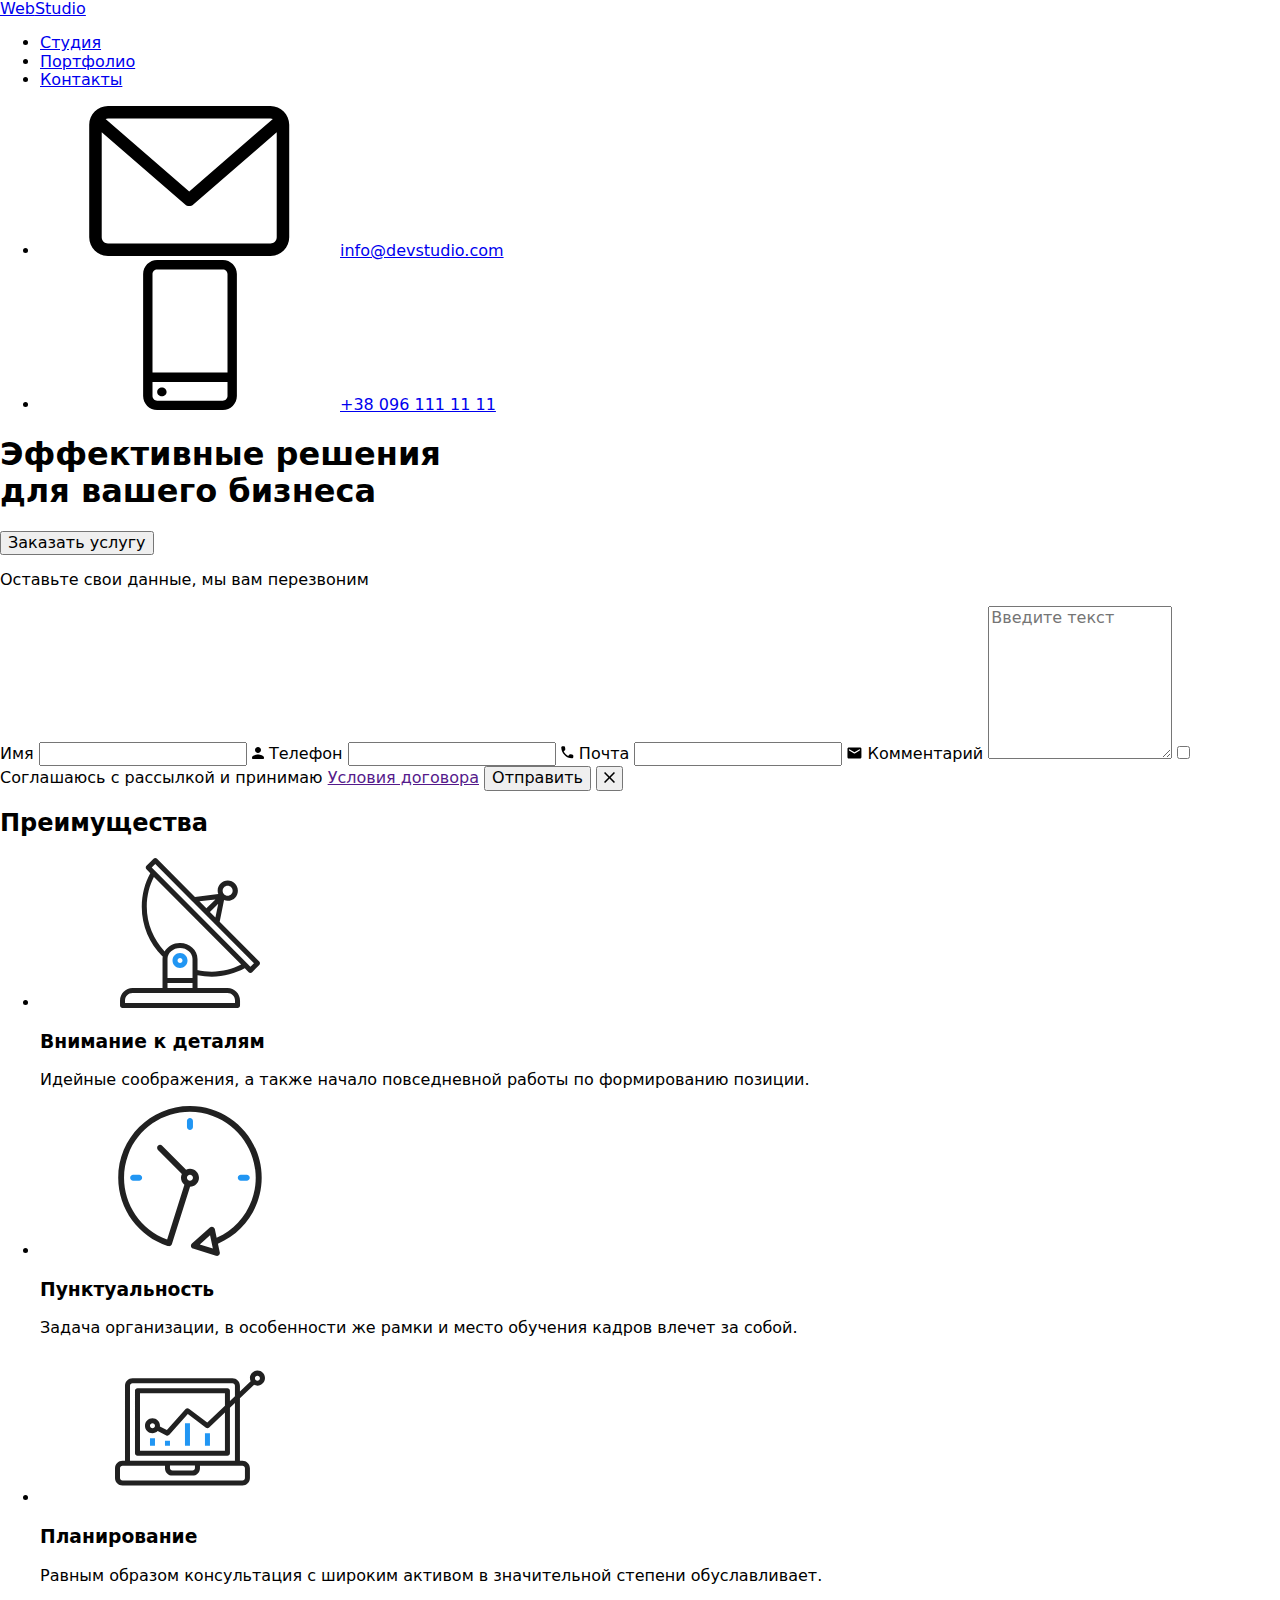
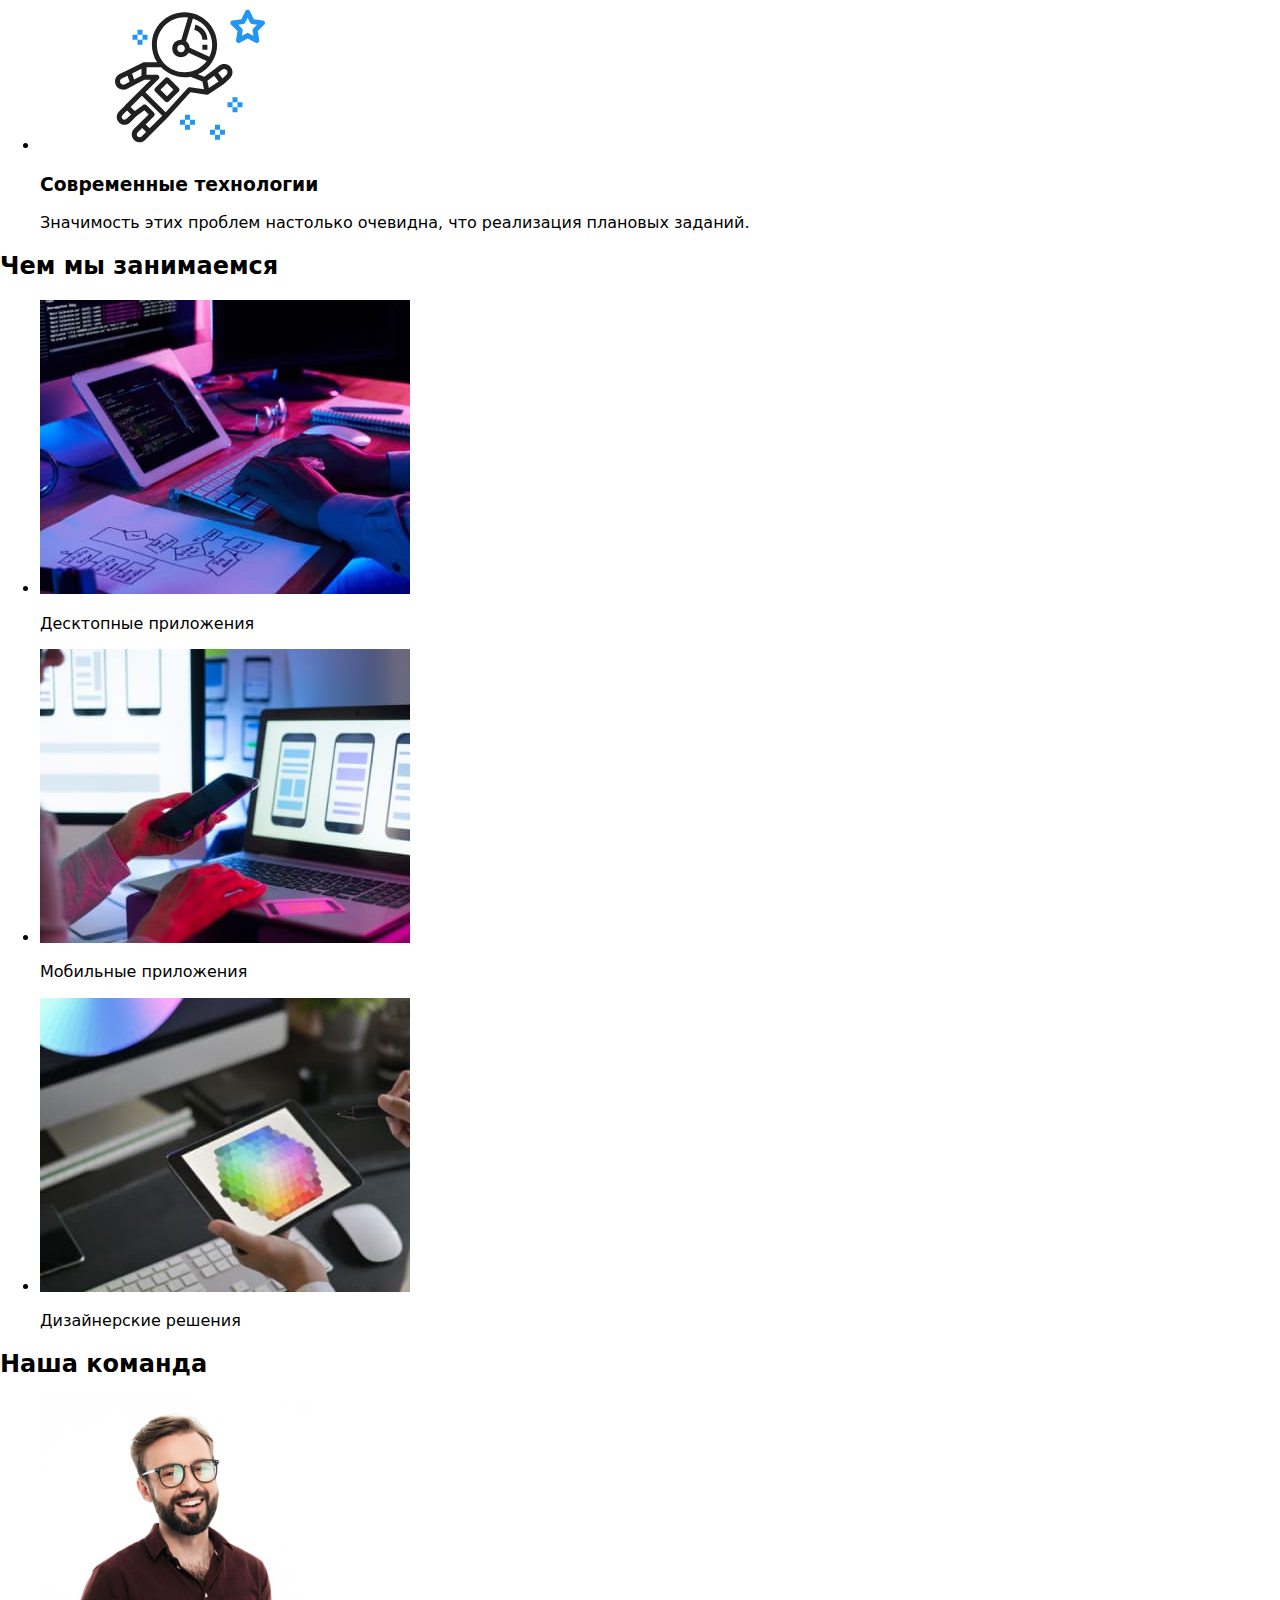
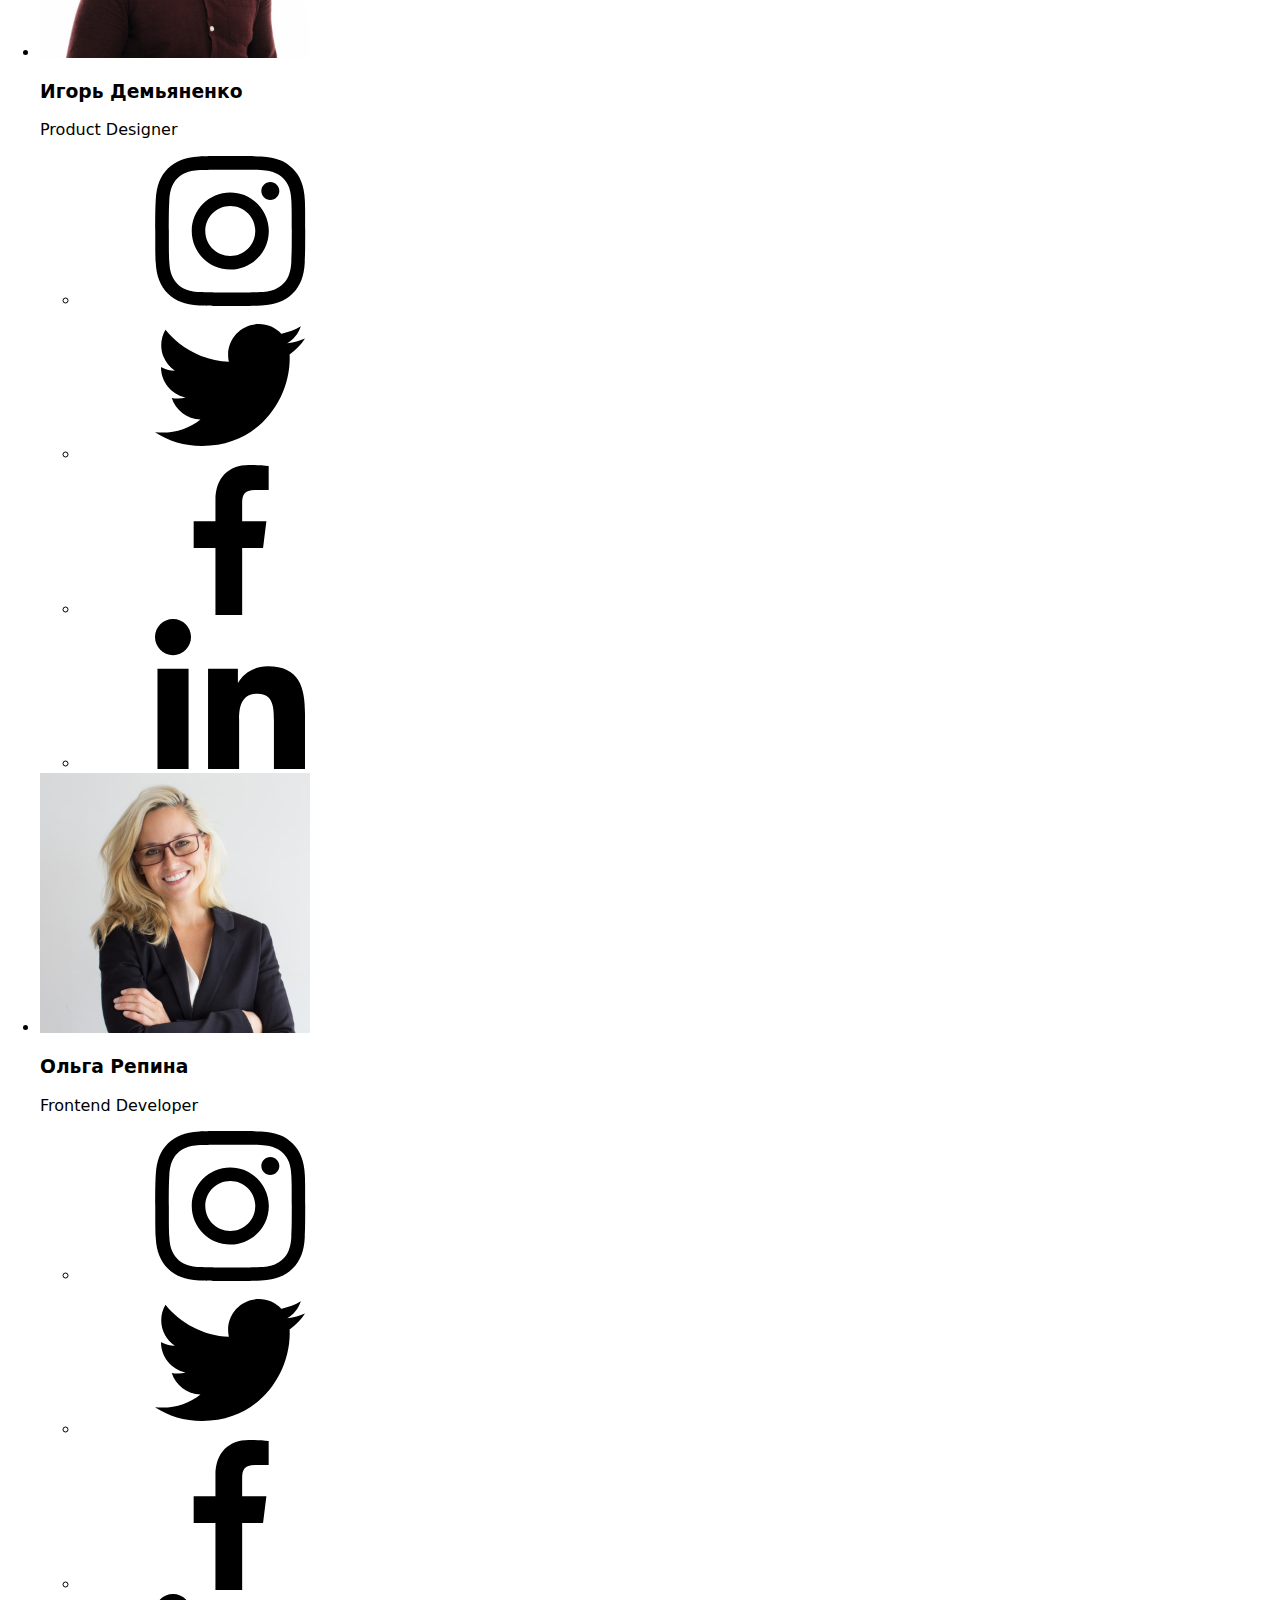
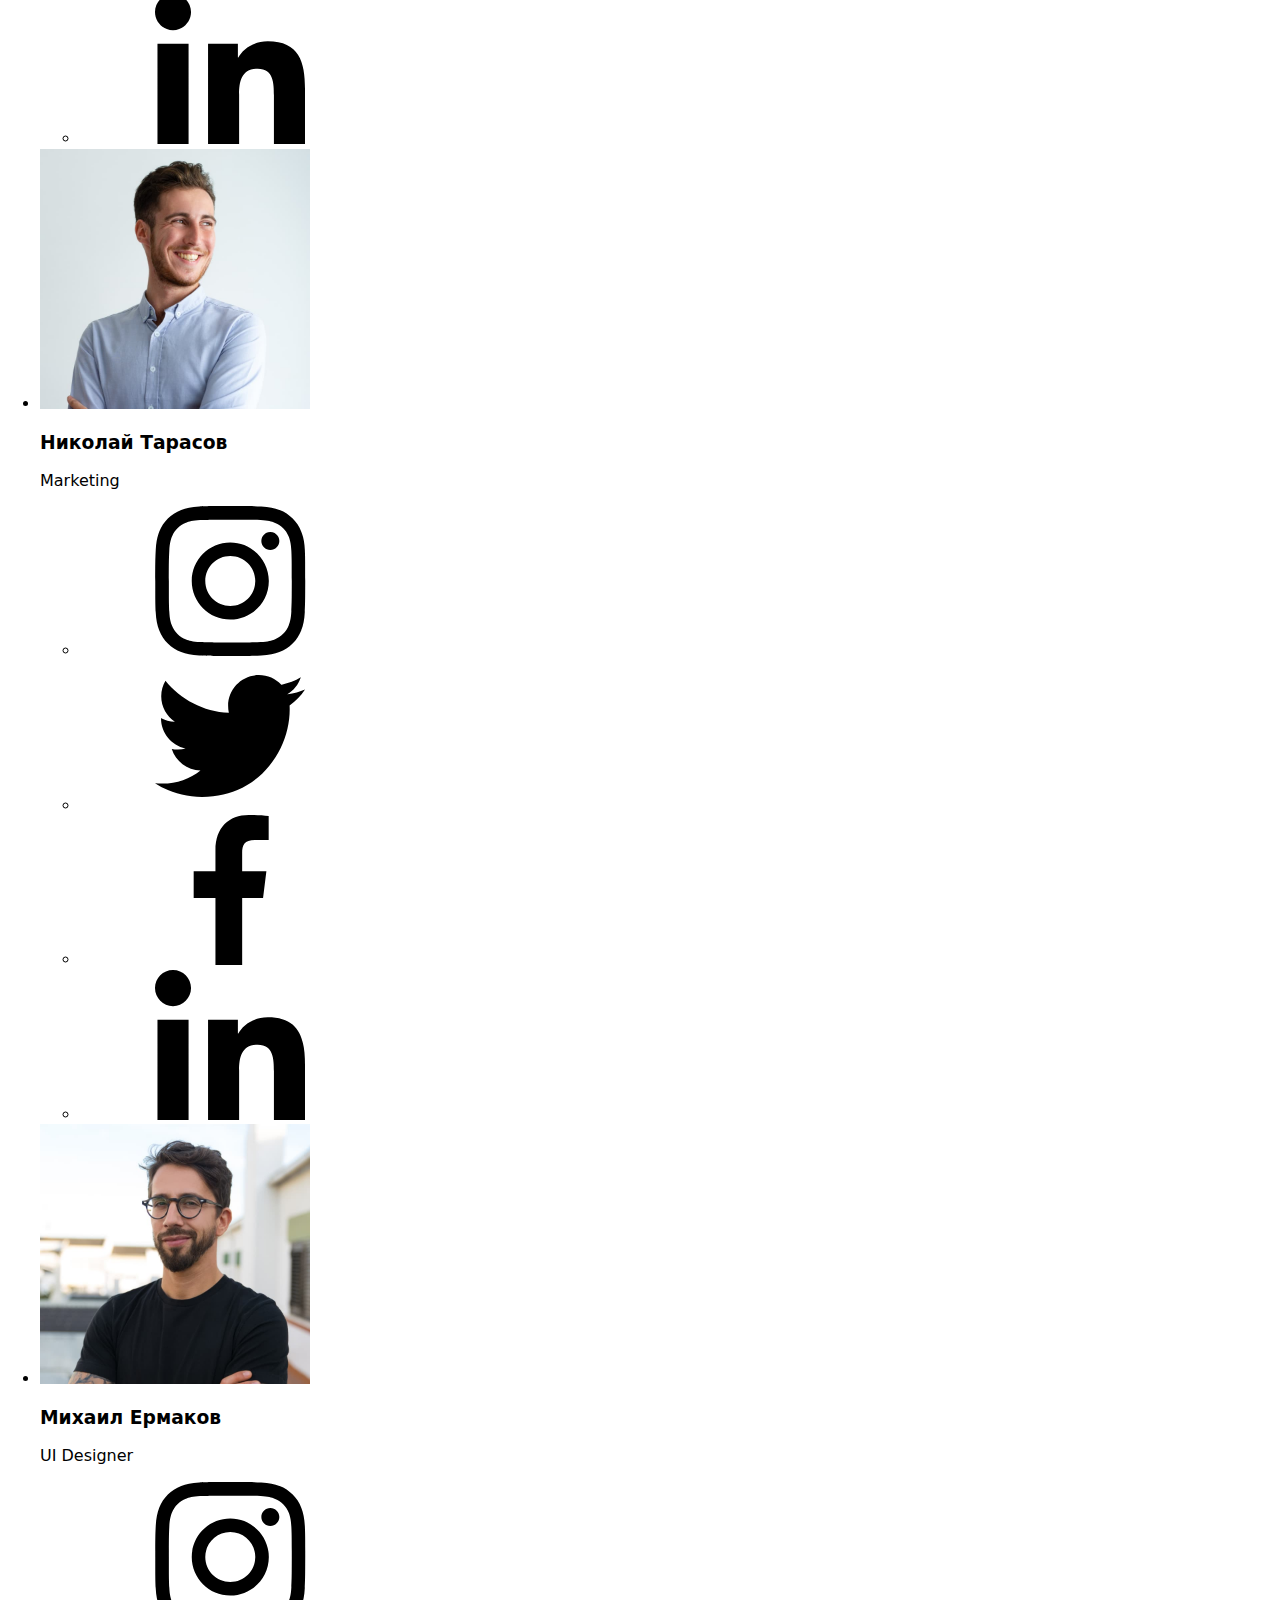
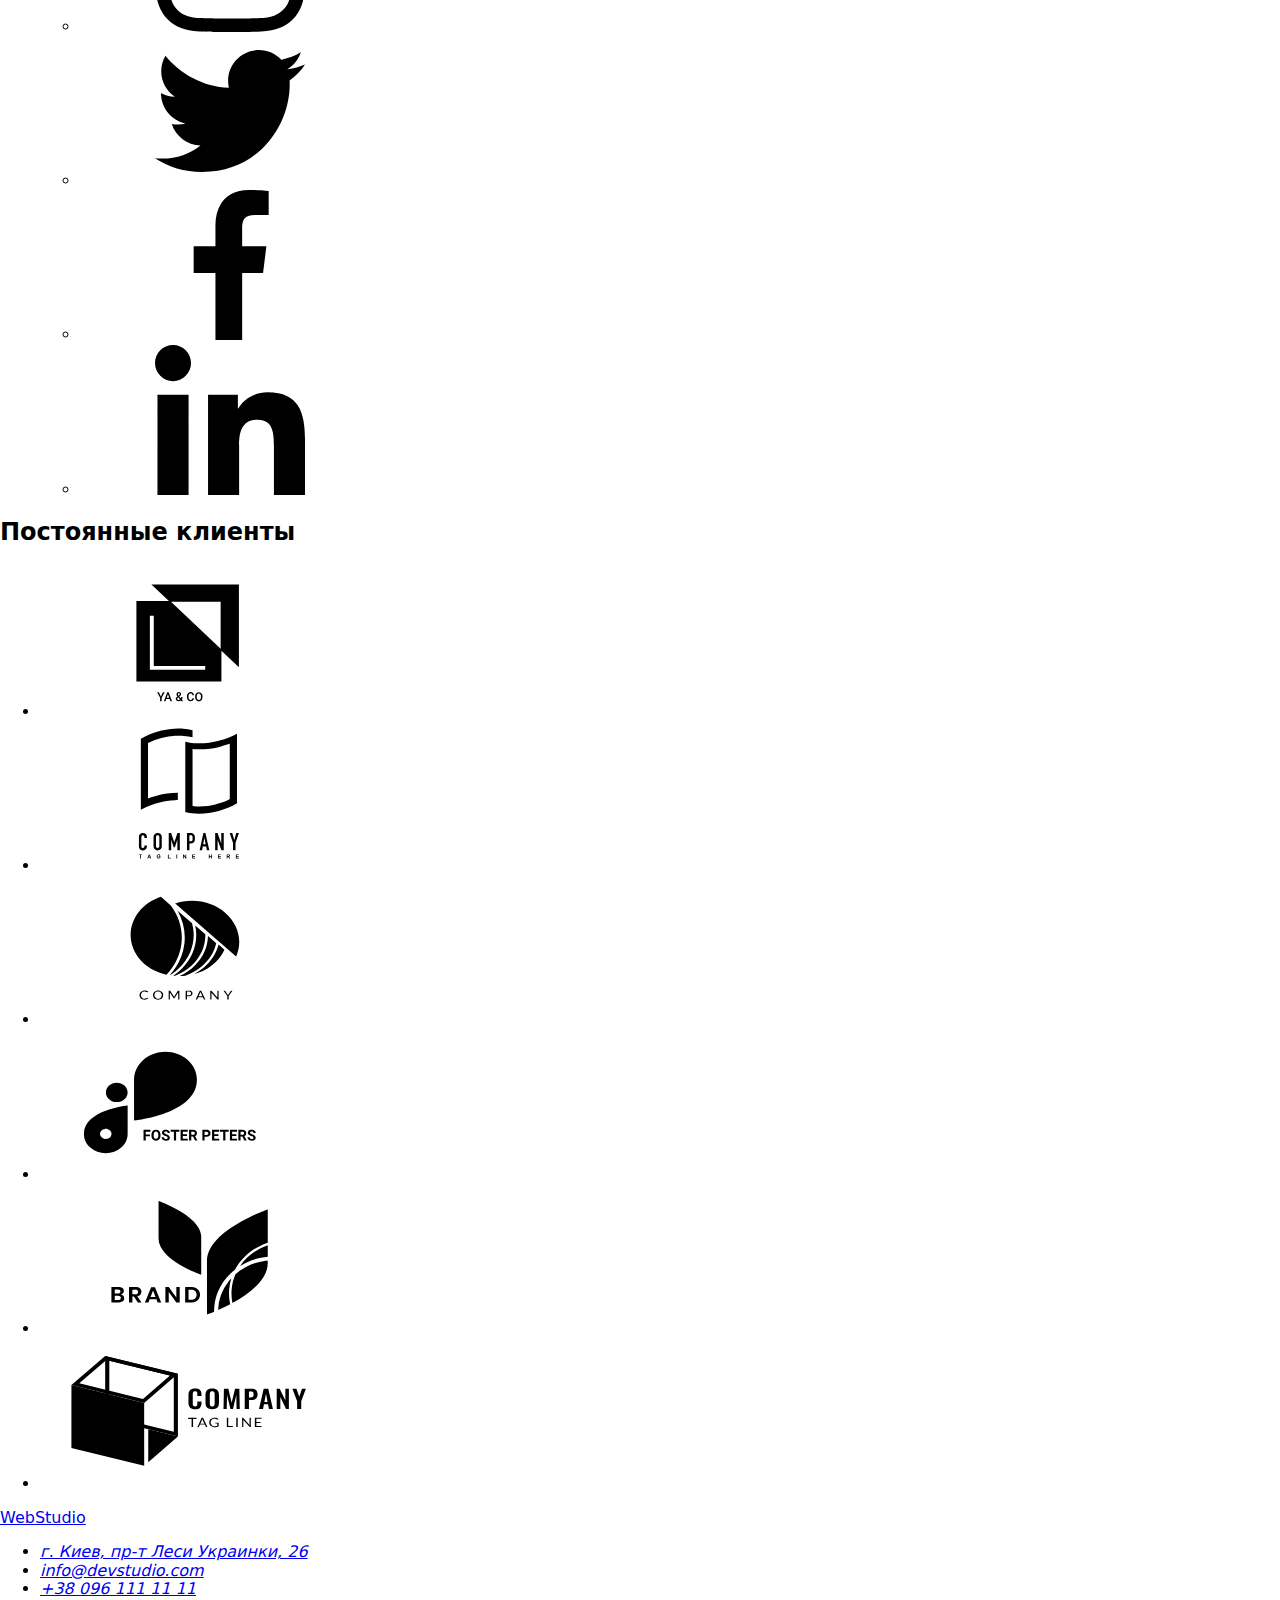
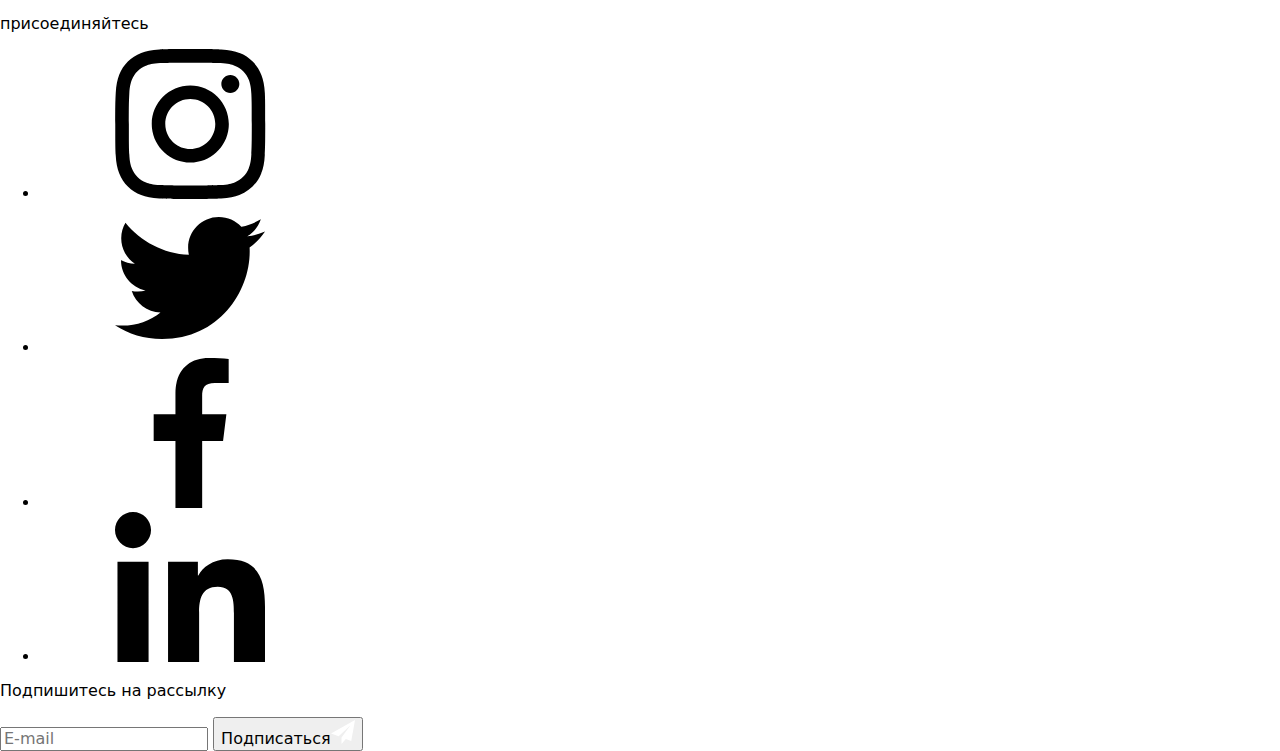
==== commit aa1fd0e3: "Refactoring into Sass" ====
--- a/index.html
+++ b/index.html
@@ -15,41 +15,41 @@
       rel="stylesheet"
       href="https://cdnjs.cloudflare.com/ajax/libs/modern-normalize/1.1.0/modern-normalize.min.css"
     />
-    <link rel="stylesheet" href="./css/styles.css" />
+    <link rel="stylesheet" href="./dist/css/main.min.css" />
   </head>
 
   <body>
     <header>
       <div class="container nav">
         <nav class="nav">
-          <a href="./index.html" class="logo link"><span class="logo__span">Web</span>Studio</a>
-          <ul class="site-nav list">
-            <li class="site-nav__item item">
+          <a href="./index.html" class="logo"><span class="logo__span">Web</span>Studio</a>
+          <ul class="site-nav">
+            <li class="site-nav__item">
               <a
                 href="./index.html"
-                class="site-nav__link link site-nav__link--current site-nav__link--studio"
+                class="site-nav__link site-nav__link--current site-nav__link--studio"
                 >Студия</a
               >
             </li>
-            <li class="site-nav__item item">
-              <a href="./portfolio.html" class="site-nav__link link">Портфолио</a>
-            </li>
-            <li class="site-nav__item item">
-              <a href="#" class="site-nav__link link">Контакты</a>
+            <li class="site-nav__item">
+              <a href="./portfolio.html" class="site-nav__link">Портфолио</a>
+            </li>
+            <li class="site-nav__item">
+              <a href="#" class="site-nav__link">Контакты</a>
             </li>
           </ul>
         </nav>
-        <ul class="contact-list list">
-          <li class="contact-list__item item">
-            <a href="mailto:info@devstudio.com" class="header__contacts contacts link"
-              ><svg class="mail-icon icon">
+        <ul class="contact-list">
+          <li class="contact-list__item">
+            <a href="mailto:info@devstudio.com" class="header__contacts contacts"
+              ><svg class="mail-icon">
                 <use href="./images/symbol-defs.svg#icon-envelope"></use></svg
               >info@devstudio.com</a
             >
           </li>
-          <li class="contact-list__item item">
-            <a href="tel:+380961111111" class="header__contacts contacts link"
-              ><svg class="phone-icon icon">
+          <li class="contact-list__item">
+            <a href="tel:+380961111111" class="header__contacts contacts"
+              ><svg class="phone-icon">
                 <use href="./images/symbol-defs.svg#icon-smartphone"></use></svg
               >+38 096 111 11 11</a
             >
@@ -132,7 +132,7 @@
         <div class="container">
           <!--Скрытый заголовок-->
           <h2 class="visually__hidden">Преимущества</h2>
-          <ul class="features__list list">
+          <ul class="features__list">
             <li class="features__item">
               <div class="features__icon-frame">
                 <svg class="features__icon">
@@ -187,7 +187,7 @@
       <section class="advantages">
         <div class="container">
           <h2 class="section-title">Чем мы занимаемся</h2>
-          <ul class="advantages__list list">
+          <ul class="advantages__list">
             <li class="advantages__item">
               <img src="./images/image1.jpg" alt="Сотрудник работает за планшетом" width="370" />
               <p class="advantages__overlay">Десктопные приложения</p>
@@ -215,7 +215,7 @@
       <section class="team">
         <div class="container">
           <h2 class="section-title">Наша команда</h2>
-          <ul class="team__list list">
+          <ul class="team__list">
             <li class="team__item">
               <img
                 src="./images/product-designer.jpg"
@@ -225,7 +225,7 @@
               <div class="team__text">
                 <h3 class="team__staff">Игорь Демьяненко</h3>
                 <p class="team__role">Product Designer</p>
-                <ul class="social-networks list">
+                <ul class="social-networks">
                   <li class="social-networks__item">
                     <a href="" class="social-networks__link">
                       <svg class="social-networks__icon">
@@ -267,7 +267,7 @@
               <div class="team__text">
                 <h3 class="team__staff">Ольга Репина</h3>
                 <p class="team__role">Frontend Developer</p>
-                <ul class="social-networks list">
+                <ul class="social-networks">
                   <li class="social-networks__item">
                     <a href="" class="social-networks__link">
                       <svg class="social-networks__icon">
@@ -309,7 +309,7 @@
               <div class="team__text">
                 <h3 class="team__staff">Николай Тарасов</h3>
                 <p class="team__role">Marketing</p>
-                <ul class="social-networks list">
+                <ul class="social-networks">
                   <li class="social-networks__item">
                     <a href="" class="social-networks__link">
                       <svg class="social-networks__icon">
@@ -351,7 +351,7 @@
               <div class="team__text">
                 <h3 class="team__staff">Михаил Ермаков</h3>
                 <p class="team__role">UI Designer</p>
-                <ul class="social-networks list">
+                <ul class="social-networks">
                   <li class="social-networks__item">
                     <a href="" class="social-networks__link">
                       <svg class="social-networks__icon">
@@ -389,7 +389,7 @@
       <section class="clients">
         <div class="container">
           <h2 class="section-title">Постоянные клиенты</h2>
-          <ul class="clients__list list">
+          <ul class="clients__list">
             <li class="clients__item">
               <a href="" class="clients__link"
                 ><svg class="clients__icon">
@@ -436,30 +436,28 @@
     <footer class="footer">
       <div class="container">
         <div>
-          <a href="./index.html" class="logo link"
+          <a href="./index.html" class="logo"
             ><span class="logo__span">Web</span
             ><span class="logo__span logo__span--footer">Studio</span></a
           >
           <address class="footer__address">
-            <ul class="footer__contact-list contact-list list">
-              <li class="contact-list__item--footer contact-list__item item">
+            <ul class="footer__contact-list contact-list">
+              <li class="contact-list__item--footer contact-list__item">
                 <a
                   href="https://goo.gl/maps/bSMqidBmeN5zZb8a9"
                   target="_blank"
                   rel="noopener nofollow noreferrer"
-                  class="location link"
+                  class="location"
                   >г. Киев, пр-т Леси Украинки, 26</a
                 >
               </li>
-              <li class="contact-list__item--footer contact-list__item item">
-                <a href="mailto:info@devstudio.com" class="footer__contacts contacts link"
+              <li class="contact-list__item--footer contact-list__item">
+                <a href="mailto:info@devstudio.com" class="footer__contacts contacts"
                   >info@devstudio.com</a
                 >
               </li>
-              <li class="contact-list__item--footer contact-list__item item">
-                <a href="tel:+380.961111111" class="footer__contacts contacts link"
-                  >+38 096 111 11 11</a
-                >
+              <li class="contact-list__item--footer contact-list__item">
+                <a href="tel:+380.961111111" class="footer__contacts contacts">+38 096 111 11 11</a>
               </li>
             </ul>
           </address>
@@ -467,7 +465,7 @@
 
         <div class="footer__join">
           <p class="footer__exhortation">присоединяйтесь</p>
-          <ul class="footer__social-networks social-networks list">
+          <ul class="footer__social-networks social-networks">
             <li class="social-networks__item">
               <a href="" class="social-networks__link--footer social-networks__link">
                 <svg class="social-networks__icon">
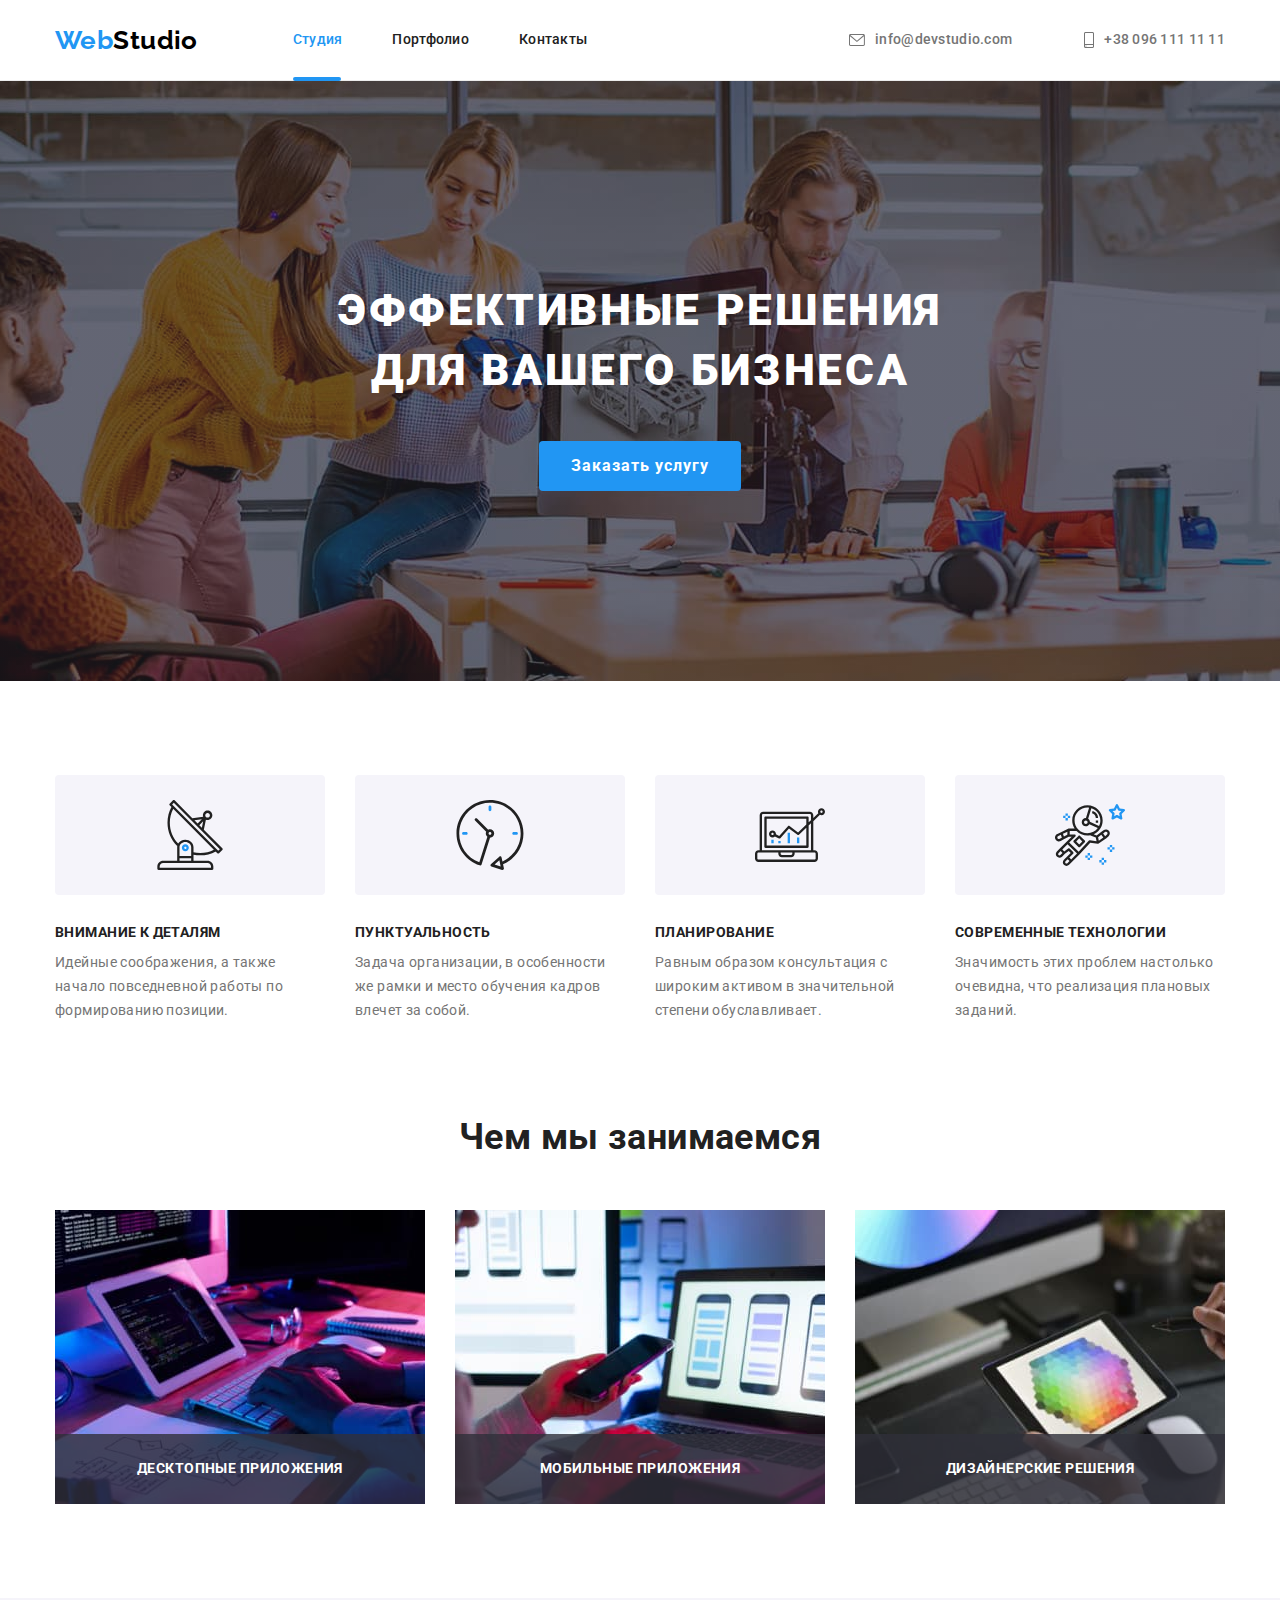
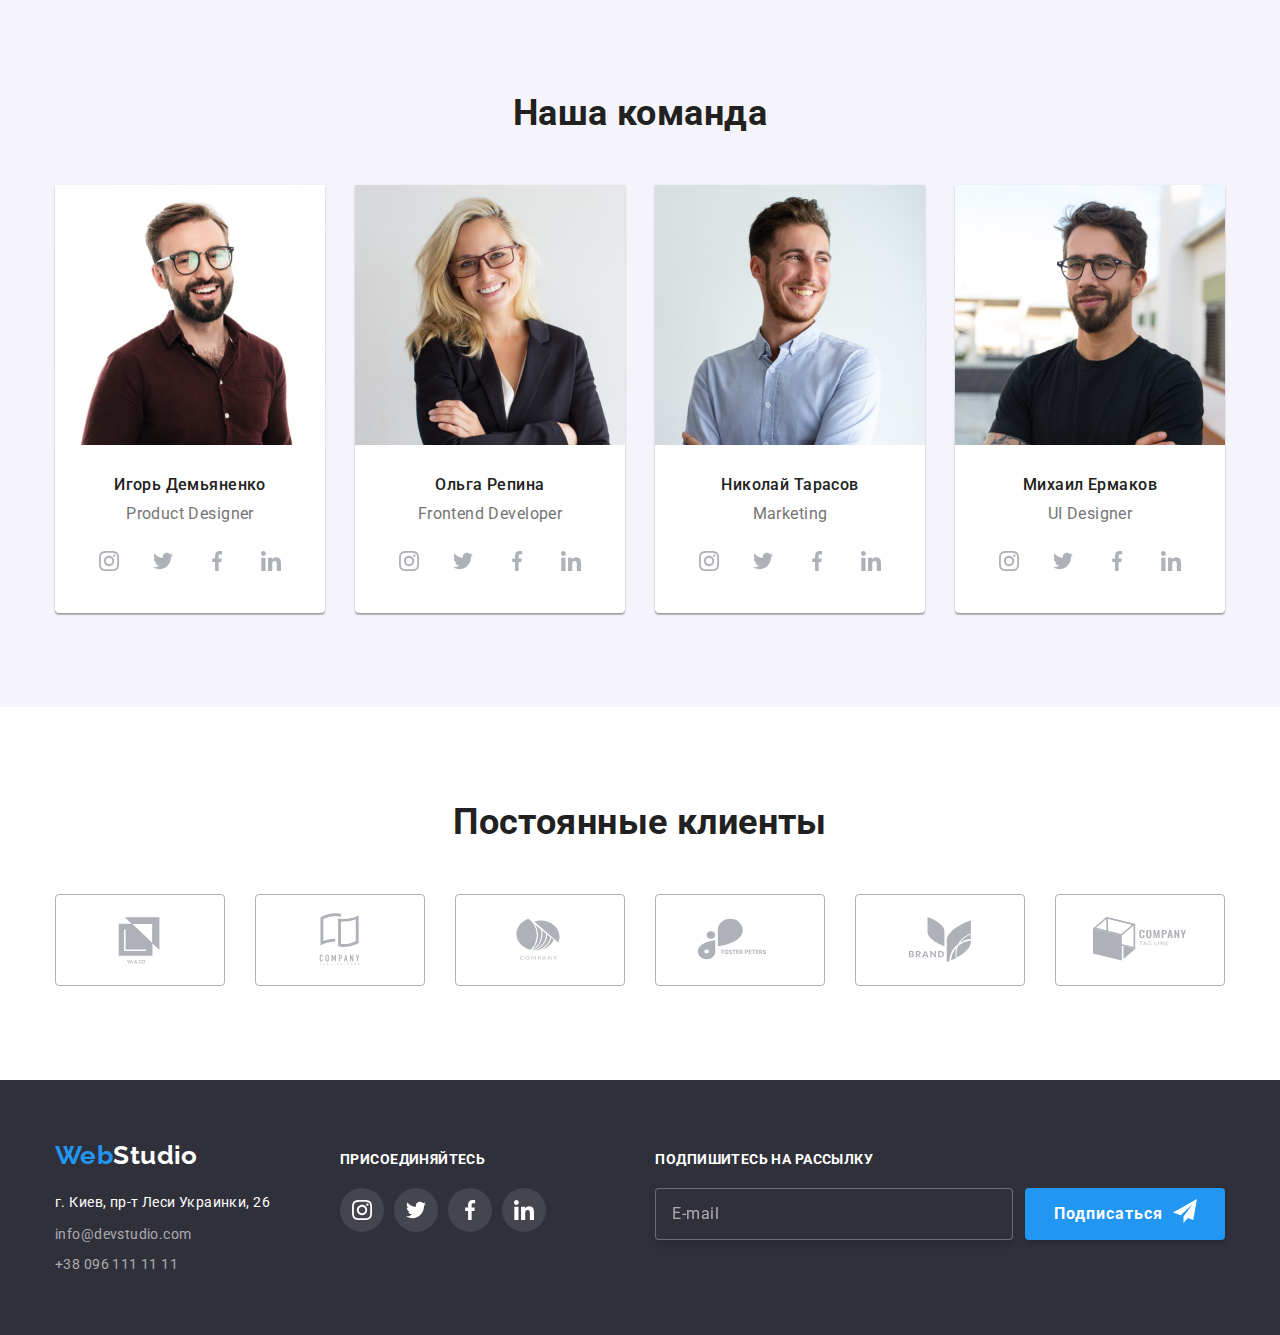
==== commit 9d89ca8f: "Fix for path" ====
--- a/index.html
+++ b/index.html
@@ -15,7 +15,7 @@
       rel="stylesheet"
       href="https://cdnjs.cloudflare.com/ajax/libs/modern-normalize/1.1.0/modern-normalize.min.css"
     />
-    <link rel="stylesheet" href="./dist/css/main.min.css" />
+    <link rel="stylesheet" href="./css/main.min.css" />
   </head>
 
   <body>
--- a/css/main.min.css
+++ b/css/main.min.css
@@ -0,0 +1 @@
+body{font-family:Roboto,sans-serif;font-size:14px;background-color:#fff;color:#212121;letter-spacing:.03em}h1,h2,h3,h4,h5,h6,p{margin:0}.footer__address{font-style:normal;margin-top:20px}img{display:block;max-width:100%;height:auto}section{padding-top:94px;padding-bottom:94px}.contacts{transition-property:color;transition-duration:250ms;transition-timing-function:cubic-bezier(0.4, 0, 0.2, 1)}.contacts:hover,.contacts:focus{color:#2196f3}.button{color:#fff;background-color:#2196f3;padding-top:10px;padding-bottom:10px;margin-left:auto;margin-right:auto;font-weight:700;font-size:16px;line-height:1.88;cursor:pointer;letter-spacing:.06em;border-radius:4px;border:none;transition-property:background-color;transition-duration:250ms;transition-timing-function:cubic-bezier(0.4, 0, 0.2, 1)}.button:hover,.button:focus{background-color:#188ce8}.section-title{font-weight:700;font-size:36px;line-height:1.2;text-align:Center;margin-top:0;margin-bottom:50px}.container{width:1200px;padding:0 15px;margin:0 auto}.visually__hidden{position:absolute;width:1px;height:1px;margin:-1px;border:0;padding:0;white-space:nowrap;-webkit-clip-path:inset(100%);clip-path:inset(100%);clip:rect(0 0 0 0);overflow:hidden}.logo{color:#000;font-family:Raleway,sans-serif;font-weight:700;font-size:26px;line-height:1.19}.logo__span{color:#2196f3}.projects__list,.filters,.clients__list,.social-networks,.team__list,.advantages__list,.features__list,.contact-list,.site-nav{list-style:none;padding-left:0;margin:0}.location,.site-nav__link,.contacts,.logo{text-decoration:none}.phone-icon,.mail-icon{fill:currentColor;margin-right:10px}header{border-bottom:1px solid #ececec}.nav{display:flex;align-items:center}.site-nav{display:flex;margin-left:95px}.site-nav__item+.site-nav__item{margin-left:50px}.site-nav__link{display:block;padding-top:32px;padding-bottom:32px;color:#212121;line-height:1.14;letter-spacing:.02em;font-weight:500;transition-property:color;transition-duration:250ms;transition-timing-function:cubic-bezier(0.4, 0, 0.2, 1)}.site-nav__link:hover,.site-nav__link:focus{color:#2196f3}.site-nav__link--current{position:relative;color:#2196f3}.site-nav__link--studio::before{position:absolute;bottom:-1px;left:0px;content:"";width:48px;height:4px;background:#2196f3;border-radius:2px}.site-nav__link--portfolio::before{position:absolute;bottom:-1px;left:0px;content:"";width:78px;height:4px;background:#2196f3;border-radius:2px}.contact-list{display:flex;margin-left:auto}.contact-list__item+.contact-list__item{margin-left:50px}.header__contacts{padding-top:32px;padding-bottom:32px;padding-left:22px;display:flex;align-items:center;color:#757575;line-height:1.14;letter-spacing:.02em;font-weight:500}.mail-icon{height:12px;width:16px}.phone-icon{height:16px;width:10px}.hero{text-align:center;padding-top:200px;padding-bottom:200px;margin-left:auto;margin-right:auto;background-color:#2f303a;background-image:linear-gradient(to right, rgba(47, 48, 58, 0.4), rgba(47, 48, 58, 0.4)),url(/css/css-images/background.jpg);max-width:1600px;height:600px;background-size:cover;background-repeat:no-repeat;background-position:center}.hero__title{margin-top:0px;margin-bottom:40px;color:#fff;font-weight:900;font-size:44px;line-height:1.36;letter-spacing:.06em;text-transform:uppercase}.hero__button{padding-right:32px;padding-left:32px;min-width:200px;font-family:Roboto,sans-serif}.backdrop{position:fixed;width:100%;height:100%;top:0;left:0;background-color:rgba(0,0,0,.2);box-shadow:0px 1px 3px rgba(0,0,0,.12),0px 1px 1px rgba(0,0,0,.14),0px 2px 1px rgba(0,0,0,.2);opacity:1;z-index:8;transition-property:opacity;transition-duration:250ms;transition-timing-function:cubic-bezier(0.4, 0, 0.2, 1)}.is__hidden{opacity:0;pointer-events:none;transform:scale(0.9) translate(-50%, -50%)}.close-button{position:absolute;top:8px;right:8px;display:flex;width:30px;height:30px;background-color:#fff;border-radius:50%;border:1px solid rgba(0,0,0,.1);align-items:center;justify-content:center;transition-property:fill;transition-duration:250ms;transition-timing-function:cubic-bezier(0.4, 0, 0.2, 1);cursor:pointer}.close-button:hover{fill:#2196f3}.modal__input:hover,.modal__input:focus,.modal__icon:hover{outline:rgba(0,0,0,0);border-color:#2196f3;fill:#2196f3}.modal__input{width:100%;height:40px;border:1px solid rgba(33,33,33,.2);border-radius:4px;transition-property:color;transition-duration:250ms;transition-timing-function:cubic-bezier(0.4, 0, 0.2, 1);cursor:pointer}.modal__input::-moz-placeholder{font-weight:400;font-size:12px;line-height:1.14;letter-spacing:.01em;color:rgba(117,117,117,.5)}.modal__input:-ms-input-placeholder{font-weight:400;font-size:12px;line-height:1.14;letter-spacing:.01em;color:rgba(117,117,117,.5)}.modal__input::placeholder{font-weight:400;font-size:12px;line-height:1.14;letter-spacing:.01em;color:rgba(117,117,117,.5)}.modal__input:not(:last-child){margin-bottom:10px;padding:12px 42px}.modal__form .modal__input:focus-visible+.modal__icon,.modal__form .modal__input:hover+.modal__icon{fill:#2196f3}.modal__agreement{position:relative;display:block;margin-bottom:30px}.modal__agreement-checkbox{position:absolute;width:1px;height:1px;margin:-1px;border:0;padding:0;white-space:nowrap;-webkit-clip-path:inset(100%);clip-path:inset(100%);clip:rect(0 0 0 0);overflow:hidden}.modal__agreement-link{color:#2196f3}.modal__agreement-label{line-height:1.7;color:#757575}.modal__agreement-icon{position:absolute;top:50%;left:0;transform:translateY(-50%);display:block;width:16px;height:15px;margin-right:5px;border:2px solid #212121;border-radius:4px;transition-property:border,background-color;transition-duration:250ms;transition-timing-function:cubic-bezier(0.4, 0, 0.2, 1)}.modal__agreement-checkbox:checked+.modal__agreement-icon{border-radius:4px;border:1px solid rgba(0,0,0,0);background-color:#2196f3;background-image:url("/images/test-icon-check.svg");background-size:contain;background-origin:border-box}.modal__button{padding-right:55px;padding-left:56px;margin-left:auto;margin-right:auto;box-shadow:0px 4px 4px rgba(0,0,0,.15)}.modal__button:hover,.modal__button:focus{background-color:#188ce8}.modal{background-color:#fff;border-radius:4px;width:528px;height:581px;z-index:9;position:absolute;top:50%;left:50%;transform:translate(-50%, -50%) scale(1);opacity:1;transition-property:transform,scale,opacity;transition-duration:250ms;transition-timing-function:cubic-bezier(0.4, 0, 0.2, 1)}.modal__form{position:absolute;top:50%;left:50%;transform:translate(-50%, -50%);width:100%;height:100%;margin-left:auto;margin-right:auto;padding:40px}.modal__field{position:relative;display:flex;flex-direction:column}.modal__exhortation{font-weight:700;font-size:20px;line-height:1.15;color:#212121;width:100%;margin-top:0;margin-bottom:12px}.modal__label{text-align:left;margin-bottom:4px;font-weight:400;font-size:12px;line-height:1.16;letter-spacing:.01em;color:#757575}.modal__textarea{width:100%;height:120px;resize:none;box-shadow:none;border:1px solid rgba(33,33,33,.2);border-radius:4px;margin-bottom:20px;padding:12px 16px}.modal__icon{position:absolute;transform:translate(15px, 32px);transition-property:fill;transition-duration:250ms;transition-timing-function:cubic-bezier(0.4, 0, 0.2, 1);pointer-events:all;cursor:pointer}.features__item{width:270px;margin:15px}.features__title{margin-bottom:10px;font-weight:700;font-size:14px;line-height:1.14;letter-spacing:.03em;text-transform:uppercase}.features__text{color:#757575;line-height:1.7}.features__list{display:flex;margin:-15px}.features__icon{width:70px;height:70px;fill:#afb1b8}.features__icon-frame{display:flex;justify-content:center;align-items:center;height:120px;width:270px;background-color:#f5f4fa;border:1px solid rgba(0,0,0,0);border-radius:4px;margin-bottom:30px}.advantages{padding-top:0}.advantages__list{display:flex;z-index:1}.advantages__overlay{position:absolute;width:370px;height:70px;left:0;bottom:0;display:flex;justify-content:center;align-items:center;margin:0;font-style:normal;font-weight:700;line-height:1.14;text-align:center;text-transform:uppercase;color:#fff;background:rgba(47,48,58,.8)}.advantages__item{position:relative}.advantages__item:not(:last-child){margin-right:30px}.team{background-color:#f5f4fa}.team__list{display:flex}.team__text{padding:30px 0px 30px 0px}.team__staff{font-size:16px;font-weight:500;line-height:1.2;text-align:Center;margin-bottom:10px}.team__role{color:#757575;font-size:16px;line-height:1.2;text-align:Center;margin-bottom:16px}.team__item{background-color:#fff;box-shadow:0px 1px 3px rgba(0,0,0,.12),0px 1px 1px rgba(0,0,0,.14),0px 2px 1px rgba(0,0,0,.2);border-radius:0px 0px 4px 4px}.team__item:not(:last-child){margin-right:30px}.social-networks{display:flex;justify-content:center}.social-networks__item:not(:last-child){margin-right:10px}.social-networks__link{display:flex;justify-content:center;align-items:center;color:#afb1b8;height:44px;width:44px;border-radius:50%;transition-property:color,background-color;transition-duration:250ms;transition-timing-function:cubic-bezier(0.4, 0, 0.2, 1)}.social-networks__link:hover,.social-networks__link:focus{color:#fff;background-color:#2196f3}.social-networks__icon{height:20px;width:20px;fill:currentColor}.clients__list{display:flex}.clients__item{fill:currentColor}.clients__item:not(:last-child){margin-right:30px}.clients__link{display:flex;justify-content:center;align-items:center;height:92px;width:170px;border:1px solid #afb1b8;border-radius:4px;color:#afb1b8;transition-property:color,border-color;transition-duration:250ms;transition-timing-function:cubic-bezier(0.4, 0, 0.2, 1)}.clients__link:hover,.clients__link:focus{color:#2196f3;border-color:#2196f3}.clients__icon{fill:currentColor;width:106px;height:60px}.footer{background-color:#2f303a;padding-top:60px;padding-bottom:60px}.footer .container{display:flex;align-items:baseline}.footer__contact-list{display:inline;margin:0}.footer__contacts{color:rgba(255,255,255,.6);line-height:1.5;font-weight:400}.footer__join{margin-left:70px}.footer__exhortation{display:block;margin-bottom:20px;text-transform:uppercase;color:#fff;font-weight:700;line-height:1.14}.footer__social-networks{margin:0}.footer__subscribe{position:relative;display:flex;flex-direction:column;margin-left:auto}.footer__text{margin-bottom:20px;text-transform:uppercase;color:#fff;font-weight:700;line-height:1.14}.logo__span--footer{color:#fff}.contact-list__item--footer+.contact-list__item--footer{margin-left:0}.contact-list__item--footer:not(:last-child){margin-bottom:9px}.location{color:#fff;font-weight:400;line-height:1.7;transition-property:color;transition-duration:250ms;transition-timing-function:cubic-bezier(0.4, 0, 0.2, 1)}.location:visited{color:#fff}.location:hover,.location:focus{color:#2196f3}.social-networks__link--footer{color:#fff;background-color:rgba(255,255,255,.1);background-size:contain}.social-networks__link--footer:hover,.social-networks__link--footer:focus{background-color:#2196f3}.subscribe-form{display:flex}.subscribe-form__icon{position:absolute;margin-left:10px}.subscribe-form__button{position:relative;margin-left:12px;margin-right:0px;padding-right:62px;padding-left:29px;box-shadow:0px 4px 4px rgba(0,0,0,.15)}.subscribe-form__input{width:358px;padding:15px 16px;background-color:#2f303a;border:1px solid rgba(255,255,255,.3);filter:drop-shadow(0px 4px 4px rgba(0, 0, 0, 0.15));border-radius:4px;font-size:16px;line-height:1.25;letter-spacing:.03em;color:rgba(255,255,255,.6)}.subscribe-form__input::-moz-placeholder{font-size:16px;line-height:1.25;letter-spacing:.03em;color:rgba(255,255,255,.6)}.subscribe-form__input:-ms-input-placeholder{font-size:16px;line-height:1.25;letter-spacing:.03em;color:rgba(255,255,255,.6)}.subscribe-form__input::placeholder{font-size:16px;line-height:1.25;letter-spacing:.03em;color:rgba(255,255,255,.6)}.filters{display:flex;margin-bottom:50px;justify-content:center}.filters__button{padding:6px 22px;border-radius:4px;border:none;background-color:#f5f4fa;font-family:Roboto,sans-serif;font-weight:500;font-size:16px;letter-spacing:.03em;line-height:1.6;text-align:Center;cursor:pointer;transition-property:color,background-color,box-shadow;transition-duration:250ms;transition-timing-function:cubic-bezier(0.4, 0, 0.2, 1)}.filters__button:hover,.filters__button:focus{background-color:#2196f3;color:#fff;box-shadow:0px 3px 1px rgba(0,0,0,.1),0px 1px 2px rgba(0,0,0,.08),0px 2px 2px rgba(0,0,0,.12)}.filters__body:not(:last-child){margin-right:8px}.projects__list{display:flex;flex-wrap:wrap;margin:-15px}.projects__item{width:370px;margin:15px}.projects__image{position:relative;overflow:hidden;transition-duration:250ms;transition-timing-function:cubic-bezier(0.4, 0, 0.2, 1)}.projects__block{padding:20px 20px 20px 27px;border:1px solid #eee;border-top:none}.projects__title{color:#212121;font-weight:700;font-size:18px;line-height:2;letter-spacing:.06em;margin-bottom:4px}.projects__text{color:#757575;font-size:16px;line-height:1.8}.projects__link{display:block;transition-property:box-shadow;transition-duration:250ms;transition-timing-function:cubic-bezier(0.4, 0, 0.2, 1)}.projects__link:hover,.projects__link:focus{box-shadow:0px 1px 1px rgba(0,0,0,.12),0px 4px 4px rgba(0,0,0,.06),1px 4px 6px rgba(0,0,0,.16)}.hover__text{position:absolute;top:0;width:100%;height:294px;padding:63px 24px;font-size:18px;line-height:1.5;color:#fff;background:rgba(33,150,243,.9);opacity:0;transform:translatey(100%);transition:transform 250ms,opacity 250ms}.projects__link:hover .hover__text,.projects__link:focus .hover__text{transform:translatey(0);opacity:1}/*# sourceMappingURL=main.min.css.map */